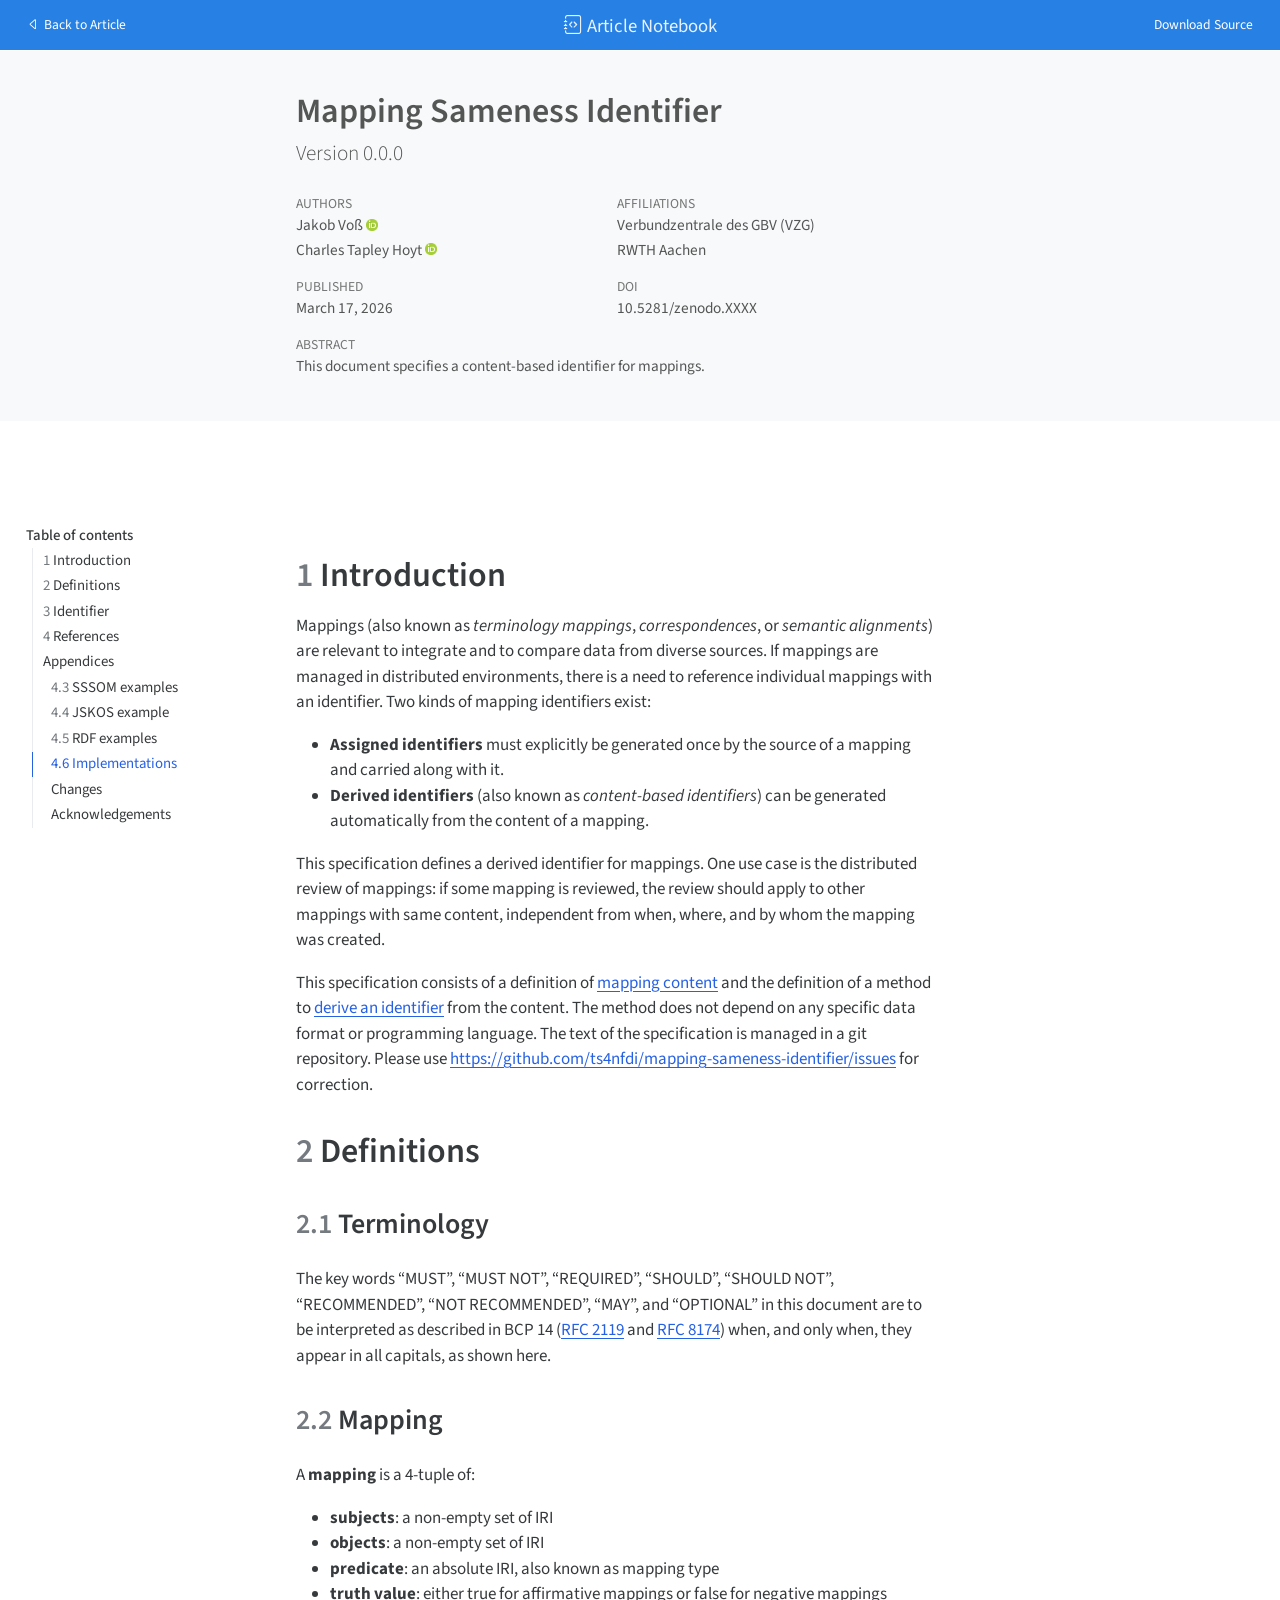
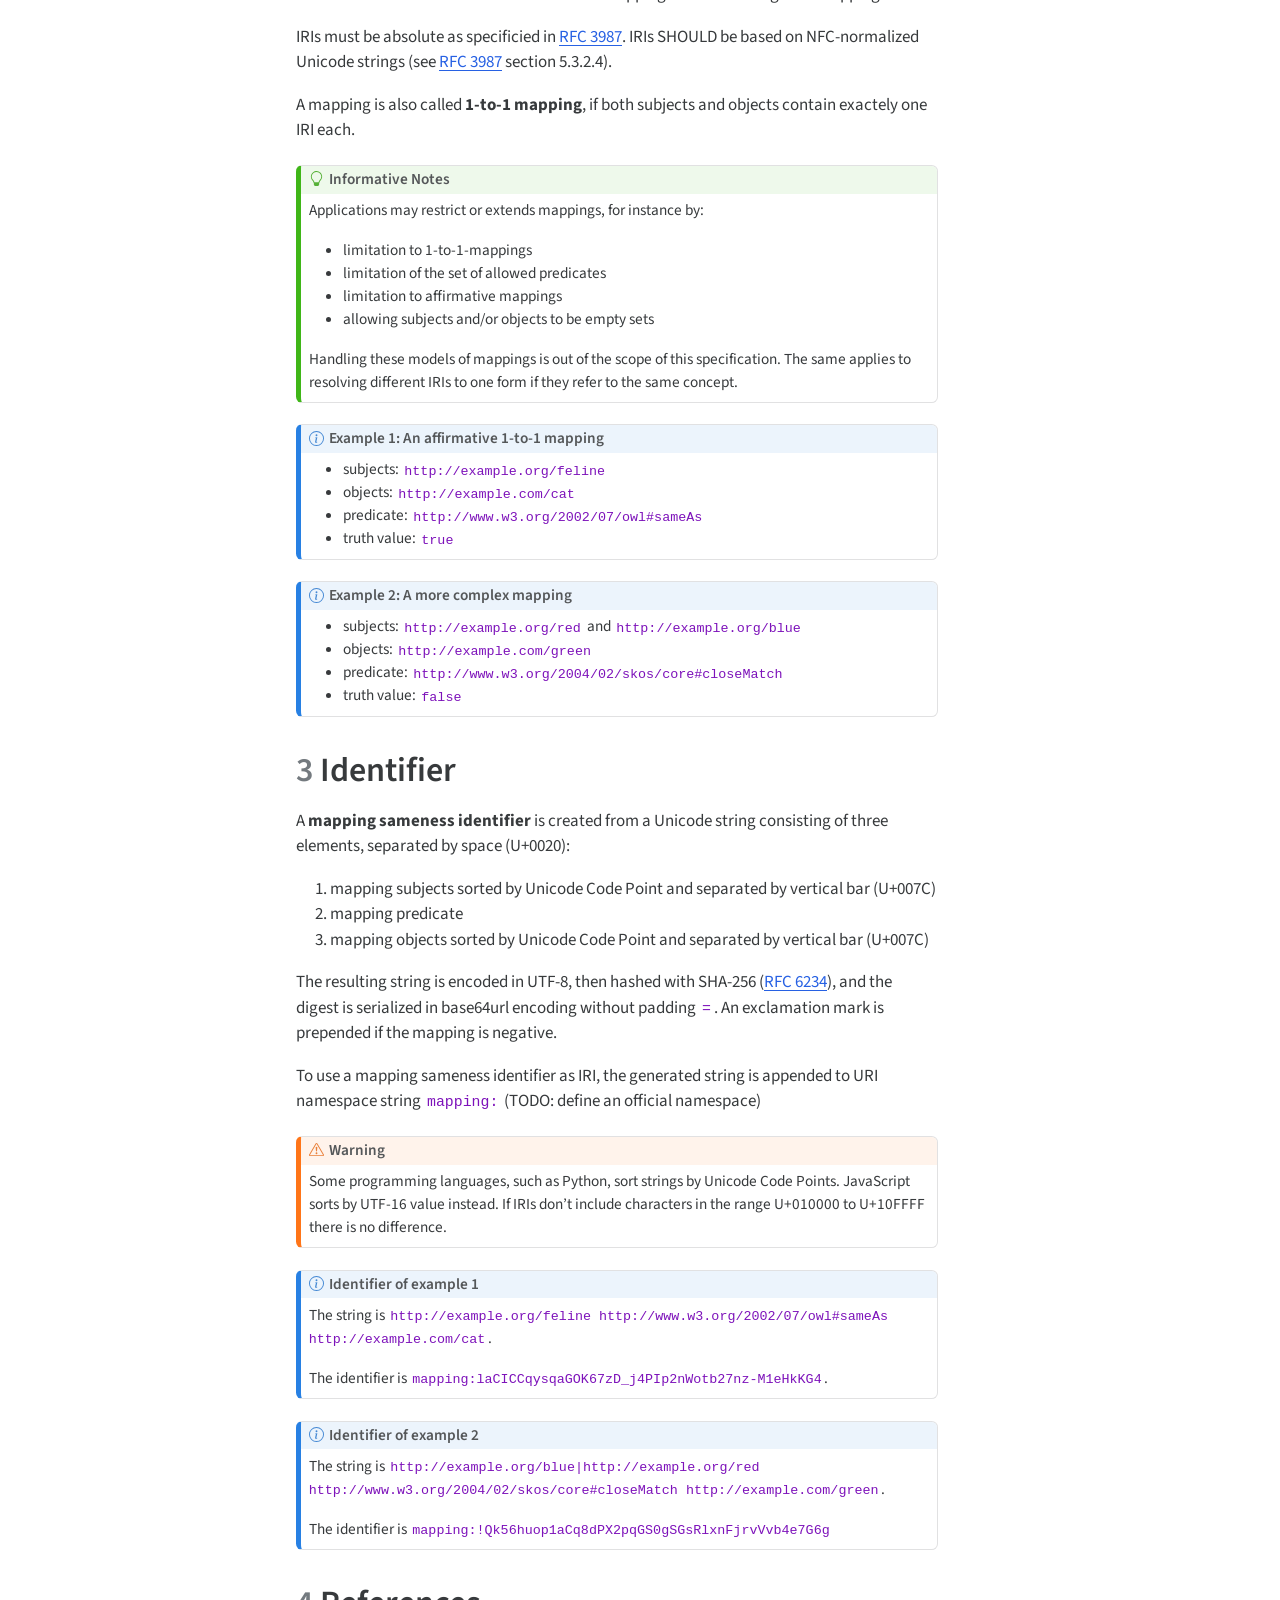
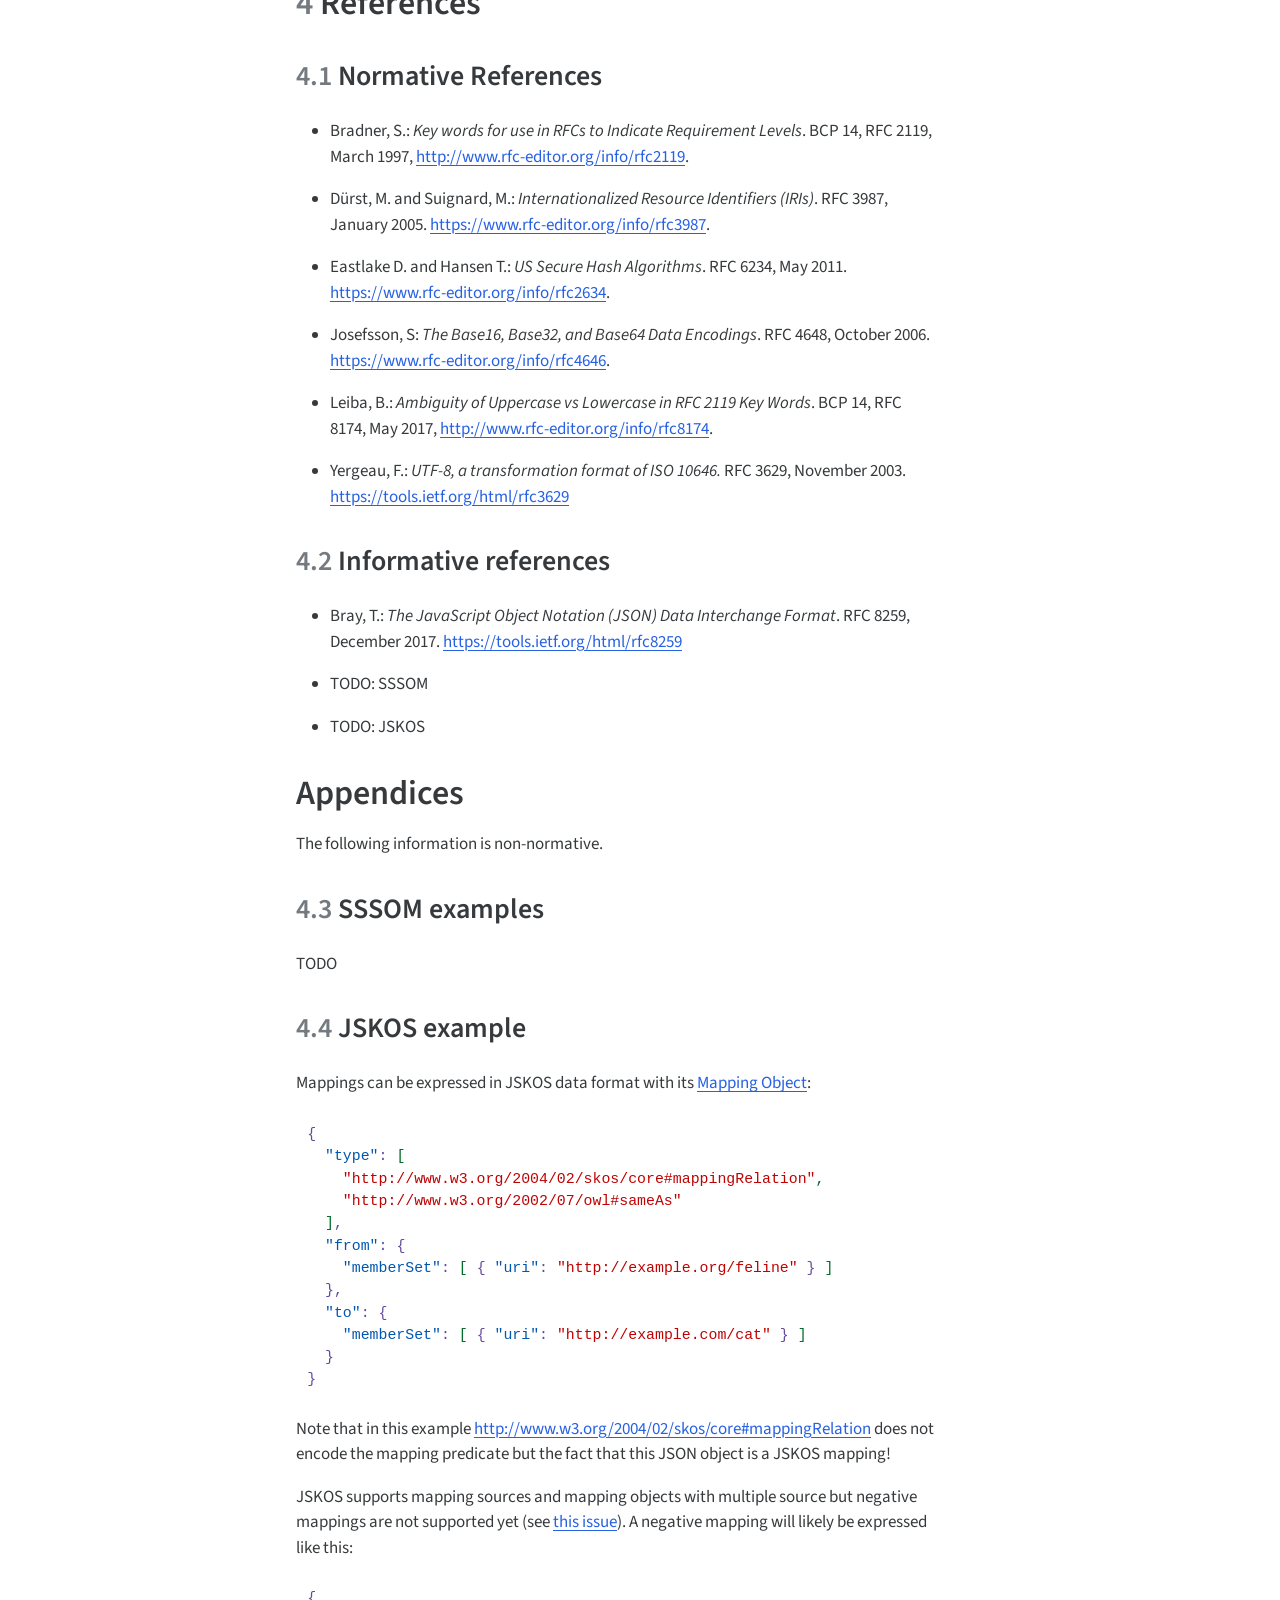
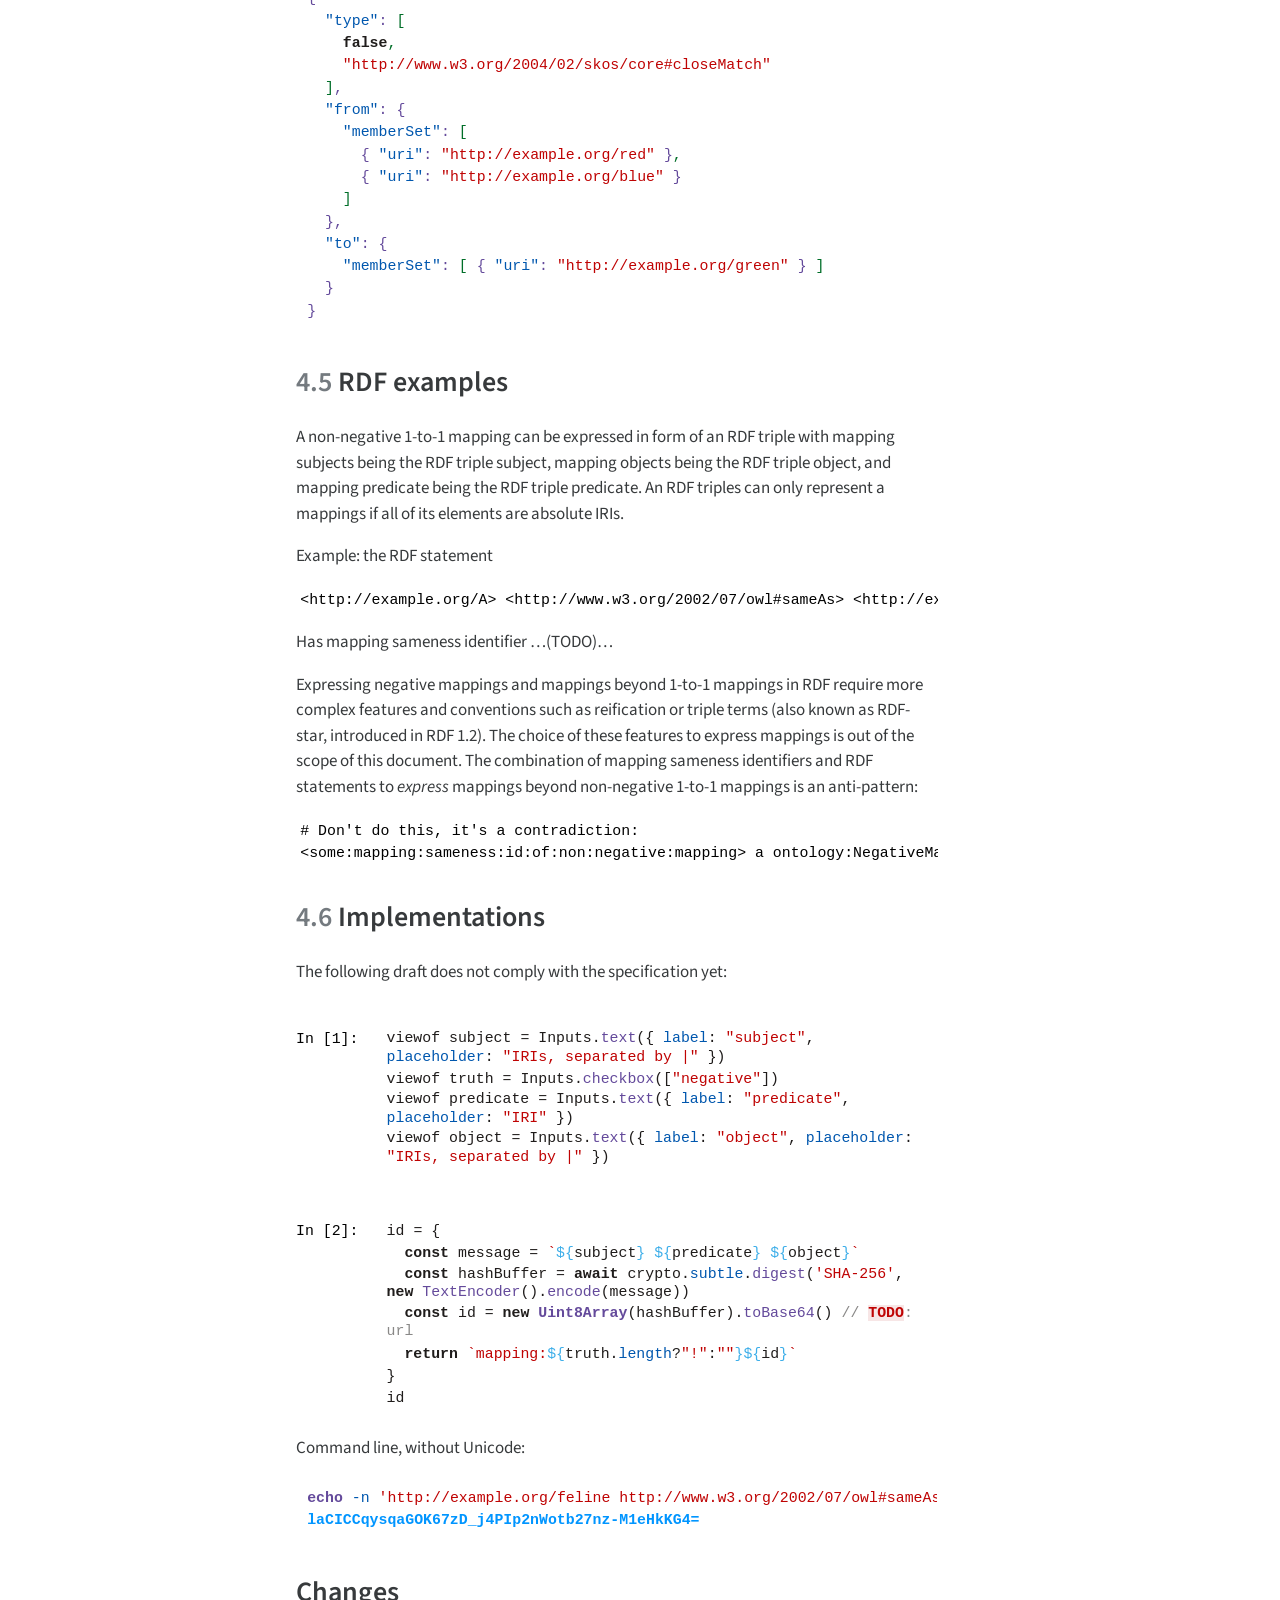
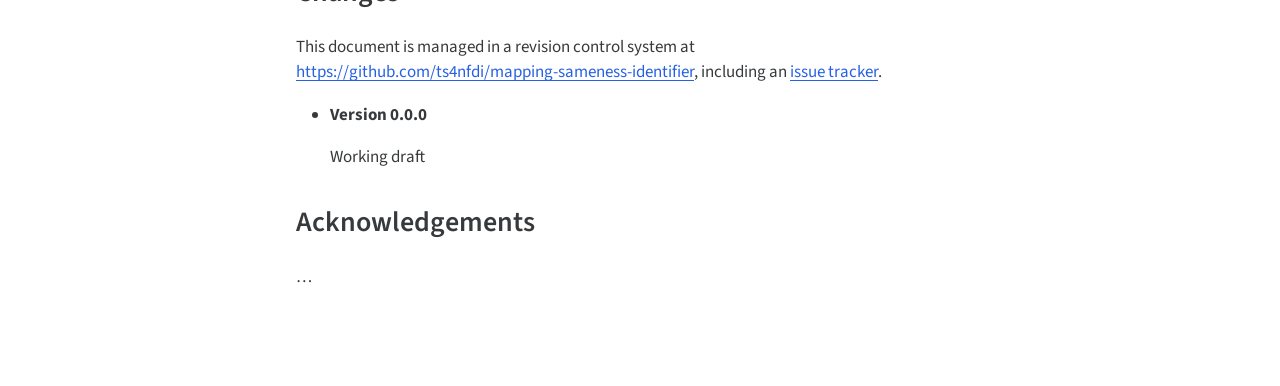
==== docs/index-preview.html @ 73913a70 "Extend specification" ====
<!DOCTYPE html>
<html xmlns="http://www.w3.org/1999/xhtml" lang="en" xml:lang="en"><head>
    <meta charset="utf-8">
    <meta name="generator" content="quarto-1.8.26">

    <meta name="viewport" content="width=device-width, initial-scale=1.0, user-scalable=yes">

    <meta name="dcterms.date" content="2026-03-17">

    <title>Mapping Sameness Identifier</title>
    <style>
      code{white-space: pre-wrap;}
      span.smallcaps{font-variant: small-caps;}
      div.columns{display: flex; gap: min(4vw, 1.5em);}
      div.column{flex: auto; overflow-x: auto;}
      div.hanging-indent{margin-left: 1.5em; text-indent: -1.5em;}
      ul.task-list{list-style: none;}
      ul.task-list li input[type="checkbox"] {
        width: 0.8em;
        margin: 0 0.8em 0.2em -1em; /* quarto-specific, see https://github.com/quarto-dev/quarto-cli/issues/4556 */ 
        vertical-align: middle;
      }
      /* CSS for syntax highlighting */
      html { -webkit-text-size-adjust: 100%; }
      pre > code.sourceCode { white-space: pre; position: relative; }
      pre > code.sourceCode > span { display: inline-block; line-height: 1.25; }
      pre > code.sourceCode > span:empty { height: 1.2em; }
      .sourceCode { overflow: visible; }
      code.sourceCode > span { color: inherit; text-decoration: inherit; }
      div.sourceCode { margin: 1em 0; }
      pre.sourceCode { margin: 0; }
      @media screen {
      div.sourceCode { overflow: auto; }
      }
      @media print {
      pre > code.sourceCode { white-space: pre-wrap; }
      pre > code.sourceCode > span { text-indent: -5em; padding-left: 5em; }
      }
      pre.numberSource code
        { counter-reset: source-line 0; }
      pre.numberSource code > span
        { position: relative; left: -4em; counter-increment: source-line; }
      pre.numberSource code > span > a:first-child::before
        { content: counter(source-line);
          position: relative; left: -1em; text-align: right; vertical-align: baseline;
          border: none; display: inline-block;
          -webkit-touch-callout: none; -webkit-user-select: none;
          -khtml-user-select: none; -moz-user-select: none;
          -ms-user-select: none; user-select: none;
          padding: 0 4px; width: 4em;
        }
      pre.numberSource { margin-left: 3em;  padding-left: 4px; }
      div.sourceCode
        {   }
      @media screen {
      pre > code.sourceCode > span > a:first-child::before { text-decoration: underline; }
      }
    </style>

    <style>
      body.hypothesis-enabled #quarto-embed-header {
        padding-right: 36px;
      }

      #quarto-embed-header {
        height: 3em;
        width: 100%;
        display: flex;
        justify-content: space-between;
        align-items: center;
        border-bottom: solid 1px;
      }

      #quarto-embed-header h6 {
        font-size: 1.1em;
        padding-top: 0.6em;
        margin-left: 1em;
        margin-right: 1em;
        font-weight: 400;
      }

      #quarto-embed-header a.quarto-back-link,
      #quarto-embed-header a.quarto-download-embed {
        font-size: 0.8em;
        margin-top: 1em;
        margin-bottom: 1em;
        margin-left: 1em;
        margin-right: 1em;
      }

      .quarto-back-container {
        padding-left: 0.5em;
        display: flex;
      }

      .headroom {
          will-change: transform;
          transition: transform 200ms linear;
      }

      .headroom--pinned {
          transform: translateY(0%);
      }

      .headroom--unpinned {
          transform: translateY(-100%);
      }      
    </style>

    <script>
    window.document.addEventListener("DOMContentLoaded", function () {

      var header = window.document.querySelector("#quarto-embed-header");
      const titleBannerEl = window.document.querySelector("body > #title-block-header");
      if (titleBannerEl) {
        titleBannerEl.style.paddingTop = header.clientHeight + "px";
      }
      const contentEl = window.document.getElementById('quarto-content');
      for (const child of contentEl.children) {
        child.style.paddingTop = header.clientHeight + "px";
        child.style.marginTop = "1em";
      }

      // Use the article root if the `back` call doesn't work. This isn't perfect
      // but should typically work
      window.quartoBackToArticle = () => {
        var currentUrl = window.location.href;
        window.history.back();
        setTimeout(() => {
            // if location was not changed in 100 ms, then there is no history back
            if(currentUrl === window.location.href){              
                // redirect to site root
                window.location.href = "index.html";
            }
        }, 100);
      }

      const headroom = new window.Headroom(header, {
        tolerance: 5,
        onPin: function () {
        },
        onUnpin: function () {
        },
      });
      headroom.init();
    });
    </script>

    
<script src="site_libs/manuscript-notebook/headroom.min.js"></script>
<script src="site_libs/clipboard/clipboard.min.js"></script>
<script src="site_libs/quarto-html/quarto.js" type="module"></script>
<script src="site_libs/quarto-html/tabsets/tabsets.js" type="module"></script>
<script src="site_libs/quarto-html/axe/axe-check.js" type="module"></script>
<script src="site_libs/quarto-html/popper.min.js"></script>
<script src="site_libs/quarto-html/tippy.umd.min.js"></script>
<script src="site_libs/quarto-html/anchor.min.js"></script>
<link href="site_libs/quarto-html/tippy.css" rel="stylesheet">
<link href="site_libs/quarto-html/quarto-syntax-highlighting-5a65f6d6a6cb2564d1aec56f7fed0acc.css" rel="stylesheet" id="quarto-text-highlighting-styles">
<script src="site_libs/bootstrap/bootstrap.min.js"></script>
<link href="site_libs/bootstrap/bootstrap-icons.css" rel="stylesheet">
<link href="site_libs/bootstrap/bootstrap-1669027bc8193111335a1c5e4244fe4b.min.css" rel="stylesheet" append-hash="true" id="quarto-bootstrap" data-mode="light">
     <script type="module" src="site_libs/quarto-ojs/quarto-ojs-runtime.js"></script>
<link href="site_libs/quarto-ojs/quarto-ojs.css" rel="stylesheet">  
        <link rel="stylesheet" href="style.css">
      <meta name="citation_title" content="Mapping Sameness Identifier">
<meta name="citation_abstract" content="This document specifies a content-based identifier for mappings.
">
<meta name="citation_author" content="Jakob Voß">
<meta name="citation_author" content="Charles Tapley Hoyt">
<meta name="citation_publication_date" content="2026-03-17">
<meta name="citation_cover_date" content="2026-03-17">
<meta name="citation_year" content="2026">
<meta name="citation_online_date" content="2026-03-17">
<meta name="citation_doi" content="10.5281/zenodo.XXXX">
<meta name="citation_language" content="en">
</head>

  <body class="quarto-notebook quarto-light">
    <div id="quarto-embed-header" class="headroom fixed-top bg-primary">
      
      <a onclick="window.quartoBackToArticle(); return false;" class="btn btn-primary quarto-back-link" href=""><i class="bi bi-caret-left"></i> Back to Article</a>
      <h6><i class="bi bi-journal-code"></i> Article Notebook</h6>

            <a href="./index.qmd" class="btn btn-primary quarto-download-embed" download="index.qmd">Download Source</a>
          </div>

     <header id="title-block-header" class="quarto-title-block default toc-left page-columns page-full">
  <div class="quarto-title-banner page-columns page-full">
    <div class="quarto-title column-body">
      <h1 class="title">Mapping Sameness Identifier</h1>
            <p class="subtitle lead">Version 0.0.0</p>
          </div>

    
    <div class="quarto-title-meta-container">
      <div class="quarto-title-meta-column-start">
            <div class="quarto-title-meta-author">
          <div class="quarto-title-meta-heading">Authors</div>
          <div class="quarto-title-meta-heading">Affiliations</div>
          
                <div class="quarto-title-meta-contents">
            <p class="author">Jakob Voß <a href="https://orcid.org/0000-0002-7613-4123" class="quarto-title-author-orcid"> <img src="[data-uri]"></a></p>
          </div>
                <div class="quarto-title-meta-contents">
                    <p class="affiliation">
                        Verbundzentrale des GBV (VZG)
                      </p>
                  </div>
                      <div class="quarto-title-meta-contents">
            <p class="author">Charles Tapley Hoyt <a href="https://orcid.org/0000-0003-4423-4370" class="quarto-title-author-orcid"> <img src="[data-uri]"></a></p>
          </div>
                <div class="quarto-title-meta-contents">
                    <p class="affiliation">
                        RWTH Aachen
                      </p>
                  </div>
                    </div>
        
        <div class="quarto-title-meta">

                      
                <div>
            <div class="quarto-title-meta-heading">Published</div>
            <div class="quarto-title-meta-contents">
              <p class="date">March 17, 2026</p>
            </div>
          </div>
          
                
                <div>
            <div class="quarto-title-meta-heading">Doi</div>
            <div class="quarto-title-meta-contents">
              <p class="doi">
                <a href="https://doi.org/10.5281/zenodo.XXXX">10.5281/zenodo.XXXX</a>
              </p>
            </div>
          </div>
              </div>
      </div>
      <div class="quarto-title-meta-column-end quarto-other-formats-target">
      </div>
    </div>

    <div>
      <div class="abstract">
        <div class="block-title">Abstract</div>
        <p>This document specifies a content-based identifier for mappings.</p>
      </div>
    </div>


    <div class="quarto-other-links-text-target">
    </div>  </div>
</header><div id="quarto-content" class="page-columns page-rows-contents page-layout-article toc-left">
<div id="quarto-sidebar-toc-left" class="sidebar toc-left">
  <nav id="TOC" role="doc-toc" class="toc-active">
    <h2 id="toc-title">Table of contents</h2>
   
  <ul>
  <li><a href="#introduction" id="toc-introduction" class="nav-link active" data-scroll-target="#introduction"><span class="header-section-number">1</span> Introduction</a></li>
  <li><a href="#definitions" id="toc-definitions" class="nav-link" data-scroll-target="#definitions"><span class="header-section-number">2</span> Definitions</a>
  <ul class="collapse">
  <li><a href="#terminology" id="toc-terminology" class="nav-link" data-scroll-target="#terminology"><span class="header-section-number">2.1</span> Terminology</a></li>
  <li><a href="#mapping" id="toc-mapping" class="nav-link" data-scroll-target="#mapping"><span class="header-section-number">2.2</span> Mapping</a></li>
  </ul></li>
  <li><a href="#identifier" id="toc-identifier" class="nav-link" data-scroll-target="#identifier"><span class="header-section-number">3</span> Identifier</a></li>
  <li><a href="#references" id="toc-references" class="nav-link" data-scroll-target="#references"><span class="header-section-number">4</span> References</a>
  <ul class="collapse">
  <li><a href="#normative-references" id="toc-normative-references" class="nav-link" data-scroll-target="#normative-references"><span class="header-section-number">4.1</span> Normative References</a></li>
  <li><a href="#informative-references" id="toc-informative-references" class="nav-link" data-scroll-target="#informative-references"><span class="header-section-number">4.2</span> Informative references</a></li>
  </ul></li>
  <li><a href="#appendices" id="toc-appendices" class="nav-link" data-scroll-target="#appendices">Appendices</a>
  <ul class="collapse">
  <li><a href="#sssom-examples" id="toc-sssom-examples" class="nav-link" data-scroll-target="#sssom-examples"><span class="header-section-number">4.3</span> SSSOM examples</a></li>
  <li><a href="#jskos-example" id="toc-jskos-example" class="nav-link" data-scroll-target="#jskos-example"><span class="header-section-number">4.4</span> JSKOS example</a></li>
  <li><a href="#rdf-examples" id="toc-rdf-examples" class="nav-link" data-scroll-target="#rdf-examples"><span class="header-section-number">4.5</span> RDF examples</a></li>
  <li><a href="#implementations" id="toc-implementations" class="nav-link" data-scroll-target="#implementations"><span class="header-section-number">4.6</span> Implementations</a></li>
  <li><a href="#changes" id="toc-changes" class="nav-link" data-scroll-target="#changes">Changes</a></li>
  <li><a href="#acknowledgements" id="toc-acknowledgements" class="nav-link" data-scroll-target="#acknowledgements">Acknowledgements</a></li>
  </ul></li>
  </ul>
</nav>
</div>
<div id="quarto-margin-sidebar" class="sidebar margin-sidebar zindex-bottom">
</div>
<main class="content quarto-banner-title-block" id="quarto-document-content">      

       <section id="introduction" class="level1" data-number="1">
<h1 data-number="1"><span class="header-section-number">1</span> Introduction</h1>
<p>Mappings (also known as <em>terminology mappings</em>, <em>correspondences</em>, or <em>semantic alignments</em>) are relevant to integrate and to compare data from diverse sources. If mappings are managed in distributed environments, there is a need to reference individual mappings with an identifier. Two kinds of mapping identifiers exist:</p>
<ul>
<li><strong>Assigned identifiers</strong> must explicitly be generated once by the source of a mapping and carried along with it.</li>
<li><strong>Derived identifiers</strong> (also known as <em>content-based identifiers</em>) can be generated automatically from the content of a mapping.</li>
</ul>
<p>This specification defines a derived identifier for mappings. One use case is the distributed review of mappings: if some mapping is reviewed, the review should apply to other mappings with same content, independent from when, where, and by whom the mapping was created.</p>
<p>This specification consists of a definition of <a href="#mappings">mapping content</a> and the definition of a method to <a href="#identifier">derive an identifier</a> from the content. The method does not depend on any specific data format or programming language. The text of the specification is managed in a git repository. Please use <a href="https://github.com/ts4nfdi/mapping-sameness-identifier/issues" class="uri">https://github.com/ts4nfdi/mapping-sameness-identifier/issues</a> for correction.</p>
</section>
<section id="definitions" class="level1" data-number="2">
<h1 data-number="2"><span class="header-section-number">2</span> Definitions</h1>
<section id="terminology" class="level2" data-number="2.1">
<h2 data-number="2.1" class="anchored" data-anchor-id="terminology"><span class="header-section-number">2.1</span> Terminology</h2>
<p>The key words “MUST”, “MUST NOT”, “REQUIRED”, “SHOULD”, “SHOULD NOT”, “RECOMMENDED”, “NOT RECOMMENDED”, “MAY”, and “OPTIONAL” in this document are to be interpreted as described in BCP 14 (<a href="https://tools.ietf.org/html/rfc2119">RFC 2119</a> and <a href="https://tools.ietf.org/html/rfc8174">RFC 8174</a>) when, and only when, they appear in all capitals, as shown here.</p>
</section>
<section id="mapping" class="level2" data-number="2.2">
<h2 data-number="2.2" class="anchored" data-anchor-id="mapping"><span class="header-section-number">2.2</span> Mapping</h2>
<p>A <strong>mapping</strong> is a 4-tuple of:</p>
<ul>
<li><strong>subjects</strong>: a non-empty set of IRI</li>
<li><strong>objects</strong>: a non-empty set of IRI</li>
<li><strong>predicate</strong>: an absolute IRI, also known as mapping type</li>
<li><strong>truth value</strong>: either true for affirmative mappings or false for negative mappings</li>
</ul>
<p>IRIs must be absolute as specificied in <a href="https://tools.ietf.org/html/rfc3987">RFC 3987</a>. IRIs SHOULD be based on NFC-normalized Unicode strings (see <a href="https://tools.ietf.org/html/rfc3987">RFC 3987</a> section 5.3.2.4).</p>
<p>A mapping is also called <strong>1-to-1 mapping</strong>, if both subjects and objects contain exactely one IRI each.</p>
<div class="callout callout-style-default callout-tip callout-titled" title="Informative Notes">
<div class="callout-header d-flex align-content-center">
<div class="callout-icon-container">
<i class="callout-icon"></i>
</div>
<div class="callout-title-container flex-fill">
<span class="screen-reader-only">Tip</span>Informative Notes
</div>
</div>
<div class="callout-body-container callout-body">
<p>Applications may restrict or extends mappings, for instance by:</p>
<ul>
<li>limitation to 1-to-1-mappings</li>
<li>limitation of the set of allowed predicates</li>
<li>limitation to affirmative mappings</li>
<li>allowing subjects and/or objects to be empty sets</li>
</ul>
<p>Handling these models of mappings is out of the scope of this specification. The same applies to resolving different IRIs to one form if they refer to the same concept.</p>
</div>
</div>
<div class="callout callout-style-default callout-note callout-titled" title="Example 1: An affirmative 1-to-1 mapping">
<div class="callout-header d-flex align-content-center">
<div class="callout-icon-container">
<i class="callout-icon"></i>
</div>
<div class="callout-title-container flex-fill">
<span class="screen-reader-only">Note</span>Example 1: An affirmative 1-to-1 mapping
</div>
</div>
<div class="callout-body-container callout-body">
<ul>
<li>subjects: <code>http://example.org/feline</code></li>
<li>objects: <code>http://example.com/cat</code></li>
<li>predicate: <code>http://www.w3.org/2002/07/owl#sameAs</code></li>
<li>truth value: <code>true</code></li>
</ul>
</div>
</div>
<div class="callout callout-style-default callout-note callout-titled" title="Example 2: A more complex mapping">
<div class="callout-header d-flex align-content-center">
<div class="callout-icon-container">
<i class="callout-icon"></i>
</div>
<div class="callout-title-container flex-fill">
<span class="screen-reader-only">Note</span>Example 2: A more complex mapping
</div>
</div>
<div class="callout-body-container callout-body">
<ul>
<li>subjects: <code>http://example.org/red</code> and <code>http://example.org/blue</code></li>
<li>objects: <code>http://example.com/green</code></li>
<li>predicate: <code>http://www.w3.org/2004/02/skos/core#closeMatch</code></li>
<li>truth value: <code>false</code></li>
</ul>
</div>
</div>
</section>
</section>
<section id="identifier" class="level1" data-number="3">
<h1 data-number="3"><span class="header-section-number">3</span> Identifier</h1>
<p>A <strong>mapping sameness identifier</strong> is created from a Unicode string consisting of three elements, separated by space (U+0020):</p>
<ol type="1">
<li>mapping subjects sorted by Unicode Code Point and separated by vertical bar (U+007C)</li>
<li>mapping predicate</li>
<li>mapping objects sorted by Unicode Code Point and separated by vertical bar (U+007C)</li>
</ol>
<p>The resulting string is encoded in UTF-8, then hashed with SHA-256 (<a href="https://tools.ietf.org/html/rfc6234">RFC 6234</a>), and the digest is serialized in base64url encoding without padding <code>=</code>. An exclamation mark is prepended if the mapping is negative.</p>
<p>To use a mapping sameness identifier as IRI, the generated string is appended to URI namespace string <code>mapping:</code> (TODO: define an official namespace)</p>
<div class="callout callout-style-default callout-warning callout-titled">
<div class="callout-header d-flex align-content-center">
<div class="callout-icon-container">
<i class="callout-icon"></i>
</div>
<div class="callout-title-container flex-fill">
Warning
</div>
</div>
<div class="callout-body-container callout-body">
<p>Some programming languages, such as Python, sort strings by Unicode Code Points. JavaScript sorts by UTF-16 value instead. If IRIs don’t include characters in the range U+010000 to U+10FFFF there is no difference.</p>
</div>
</div>
<div class="callout callout-style-default callout-note callout-titled" title="Identifier of example 1">
<div class="callout-header d-flex align-content-center">
<div class="callout-icon-container">
<i class="callout-icon"></i>
</div>
<div class="callout-title-container flex-fill">
<span class="screen-reader-only">Note</span>Identifier of example 1
</div>
</div>
<div class="callout-body-container callout-body">
<p>The string is <code>http://example.org/feline http://www.w3.org/2002/07/owl#sameAs http://example.com/cat</code>.</p>
<p>The identifier is <code>mapping:laCICCqysqaGOK67zD_j4PIp2nWotb27nz-M1eHkKG4</code>.</p>
</div>
</div>
<div class="callout callout-style-default callout-note callout-titled" title="Identifier of example 2">
<div class="callout-header d-flex align-content-center">
<div class="callout-icon-container">
<i class="callout-icon"></i>
</div>
<div class="callout-title-container flex-fill">
<span class="screen-reader-only">Note</span>Identifier of example 2
</div>
</div>
<div class="callout-body-container callout-body">
<p>The string is <code>http://example.org/blue|http://example.org/red http://www.w3.org/2004/02/skos/core#closeMatch http://example.com/green</code>.</p>
<p>The identifier is <code>mapping:!Qk56huop1aCq8dPX2pqGS0gSGsRlxnFjrvVvb4e7G6g</code></p>
</div>
</div>
</section>
<section id="references" class="level1" data-number="4">
<h1 data-number="4"><span class="header-section-number">4</span> References</h1>
<section id="normative-references" class="level2" data-number="4.1">
<h2 data-number="4.1" class="anchored" data-anchor-id="normative-references"><span class="header-section-number">4.1</span> Normative References</h2>
<ul>
<li><p>Bradner, S.: <em>Key words for use in RFCs to Indicate Requirement Levels</em>. BCP 14, RFC 2119, March 1997, <a href="http://www.rfc-editor.org/info/rfc2119" class="uri">http://www.rfc-editor.org/info/rfc2119</a>.</p></li>
<li><p>Dürst, M. and Suignard, M.: <em>Internationalized Resource Identifiers (IRIs)</em>. RFC 3987, January 2005. <a href="https://www.rfc-editor.org/info/rfc3987" class="uri">https://www.rfc-editor.org/info/rfc3987</a>.</p></li>
<li><p>Eastlake D. and Hansen T.: <em>US Secure Hash Algorithms</em>. RFC 6234, May 2011. <a href="https://www.rfc-editor.org/info/rfc2634" class="uri">https://www.rfc-editor.org/info/rfc2634</a>.</p></li>
<li><p>Josefsson, S: <em>The Base16, Base32, and Base64 Data Encodings</em>. RFC 4648, October 2006. <a href="https://www.rfc-editor.org/info/rfc4646" class="uri">https://www.rfc-editor.org/info/rfc4646</a>.</p></li>
<li><p>Leiba, B.: <em>Ambiguity of Uppercase vs Lowercase in RFC 2119 Key Words</em>. BCP 14, RFC 8174, May 2017, <a href="http://www.rfc-editor.org/info/rfc8174" class="uri">http://www.rfc-editor.org/info/rfc8174</a>.</p></li>
<li><p>Yergeau, F.: <em>UTF-8, a transformation format of ISO 10646.</em> RFC 3629, November 2003. <a href="https://tools.ietf.org/html/rfc3629" class="uri">https://tools.ietf.org/html/rfc3629</a></p></li>
</ul>
</section>
<section id="informative-references" class="level2" data-number="4.2">
<h2 data-number="4.2" class="anchored" data-anchor-id="informative-references"><span class="header-section-number">4.2</span> Informative references</h2>
<ul>
<li><p>Bray, T.: <em>The JavaScript Object Notation (JSON) Data Interchange Format</em>. RFC 8259, December 2017. <a href="https://tools.ietf.org/html/rfc8259" class="uri">https://tools.ietf.org/html/rfc8259</a></p></li>
<li><p>TODO: SSSOM</p></li>
<li><p>TODO: JSKOS</p></li>
</ul>
</section>
</section>
<section id="appendices" class="level1 unnumbered">
<h1 class="unnumbered">Appendices</h1>
<p>The following information is non-normative.</p>
<section id="sssom-examples" class="level2" data-number="4.3">
<h2 data-number="4.3" class="anchored" data-anchor-id="sssom-examples"><span class="header-section-number">4.3</span> SSSOM examples</h2>
<p>TODO</p>
</section>
<section id="jskos-example" class="level2" data-number="4.4">
<h2 data-number="4.4" class="anchored" data-anchor-id="jskos-example"><span class="header-section-number">4.4</span> JSKOS example</h2>
<p>Mappings can be expressed in JSKOS data format with its <a href="https://gbv.github.io/jskos/#mapping">Mapping Object</a>:</p>
<div class="code-copy-outer-scaffold"><div class="sourceCode" id="cb1"><pre class="sourceCode json code-with-copy"><code class="sourceCode json"><span id="cb1-1"><a href="#cb1-1" aria-hidden="true" tabindex="-1"></a><span class="fu">{</span></span>
<span id="cb1-2"><a href="#cb1-2" aria-hidden="true" tabindex="-1"></a>  <span class="dt">"type"</span><span class="fu">:</span> <span class="ot">[</span></span>
<span id="cb1-3"><a href="#cb1-3" aria-hidden="true" tabindex="-1"></a>    <span class="st">"http://www.w3.org/2004/02/skos/core#mappingRelation"</span><span class="ot">,</span></span>
<span id="cb1-4"><a href="#cb1-4" aria-hidden="true" tabindex="-1"></a>    <span class="st">"http://www.w3.org/2002/07/owl#sameAs"</span></span>
<span id="cb1-5"><a href="#cb1-5" aria-hidden="true" tabindex="-1"></a>  <span class="ot">]</span><span class="fu">,</span></span>
<span id="cb1-6"><a href="#cb1-6" aria-hidden="true" tabindex="-1"></a>  <span class="dt">"from"</span><span class="fu">:</span> <span class="fu">{</span></span>
<span id="cb1-7"><a href="#cb1-7" aria-hidden="true" tabindex="-1"></a>    <span class="dt">"memberSet"</span><span class="fu">:</span> <span class="ot">[</span> <span class="fu">{</span> <span class="dt">"uri"</span><span class="fu">:</span> <span class="st">"http://example.org/feline"</span> <span class="fu">}</span> <span class="ot">]</span></span>
<span id="cb1-8"><a href="#cb1-8" aria-hidden="true" tabindex="-1"></a>  <span class="fu">},</span></span>
<span id="cb1-9"><a href="#cb1-9" aria-hidden="true" tabindex="-1"></a>  <span class="dt">"to"</span><span class="fu">:</span> <span class="fu">{</span></span>
<span id="cb1-10"><a href="#cb1-10" aria-hidden="true" tabindex="-1"></a>    <span class="dt">"memberSet"</span><span class="fu">:</span> <span class="ot">[</span> <span class="fu">{</span> <span class="dt">"uri"</span><span class="fu">:</span> <span class="st">"http://example.com/cat"</span> <span class="fu">}</span> <span class="ot">]</span></span>
<span id="cb1-11"><a href="#cb1-11" aria-hidden="true" tabindex="-1"></a>  <span class="fu">}</span></span>
<span id="cb1-12"><a href="#cb1-12" aria-hidden="true" tabindex="-1"></a><span class="fu">}</span></span></code></pre></div><button title="Copy to Clipboard" class="code-copy-button"><i class="bi"></i></button></div>
<p>Note that in this example <a href="http://www.w3.org/2004/02/skos/core#mappingRelation" class="uri">http://www.w3.org/2004/02/skos/core#mappingRelation</a> does not encode the mapping predicate but the fact that this JSON object is a JSKOS mapping!</p>
<p>JSKOS supports mapping sources and mapping objects with multiple source but negative mappings are not supported yet (see <a href="https://github.com/gbv/jskos/issues/173">this issue</a>). A negative mapping will likely be expressed like this:</p>
<div class="code-copy-outer-scaffold"><div class="sourceCode" id="cb2"><pre class="sourceCode json code-with-copy"><code class="sourceCode json"><span id="cb2-1"><a href="#cb2-1" aria-hidden="true" tabindex="-1"></a><span class="fu">{</span></span>
<span id="cb2-2"><a href="#cb2-2" aria-hidden="true" tabindex="-1"></a>  <span class="dt">"type"</span><span class="fu">:</span> <span class="ot">[</span></span>
<span id="cb2-3"><a href="#cb2-3" aria-hidden="true" tabindex="-1"></a>    <span class="kw">false</span><span class="ot">,</span></span>
<span id="cb2-4"><a href="#cb2-4" aria-hidden="true" tabindex="-1"></a>    <span class="st">"http://www.w3.org/2004/02/skos/core#closeMatch"</span></span>
<span id="cb2-5"><a href="#cb2-5" aria-hidden="true" tabindex="-1"></a>  <span class="ot">]</span><span class="fu">,</span></span>
<span id="cb2-6"><a href="#cb2-6" aria-hidden="true" tabindex="-1"></a>  <span class="dt">"from"</span><span class="fu">:</span> <span class="fu">{</span></span>
<span id="cb2-7"><a href="#cb2-7" aria-hidden="true" tabindex="-1"></a>    <span class="dt">"memberSet"</span><span class="fu">:</span> <span class="ot">[</span> </span>
<span id="cb2-8"><a href="#cb2-8" aria-hidden="true" tabindex="-1"></a>      <span class="fu">{</span> <span class="dt">"uri"</span><span class="fu">:</span> <span class="st">"http://example.org/red"</span> <span class="fu">}</span><span class="ot">,</span></span>
<span id="cb2-9"><a href="#cb2-9" aria-hidden="true" tabindex="-1"></a>      <span class="fu">{</span> <span class="dt">"uri"</span><span class="fu">:</span> <span class="st">"http://example.org/blue"</span> <span class="fu">}</span></span>
<span id="cb2-10"><a href="#cb2-10" aria-hidden="true" tabindex="-1"></a>    <span class="ot">]</span></span>
<span id="cb2-11"><a href="#cb2-11" aria-hidden="true" tabindex="-1"></a>  <span class="fu">},</span></span>
<span id="cb2-12"><a href="#cb2-12" aria-hidden="true" tabindex="-1"></a>  <span class="dt">"to"</span><span class="fu">:</span> <span class="fu">{</span></span>
<span id="cb2-13"><a href="#cb2-13" aria-hidden="true" tabindex="-1"></a>    <span class="dt">"memberSet"</span><span class="fu">:</span> <span class="ot">[</span> <span class="fu">{</span> <span class="dt">"uri"</span><span class="fu">:</span> <span class="st">"http://example.org/green"</span> <span class="fu">}</span> <span class="ot">]</span></span>
<span id="cb2-14"><a href="#cb2-14" aria-hidden="true" tabindex="-1"></a>  <span class="fu">}</span></span>
<span id="cb2-15"><a href="#cb2-15" aria-hidden="true" tabindex="-1"></a><span class="fu">}</span></span></code></pre></div><button title="Copy to Clipboard" class="code-copy-button"><i class="bi"></i></button></div>
</section>
<section id="rdf-examples" class="level2" data-number="4.5">
<h2 data-number="4.5" class="anchored" data-anchor-id="rdf-examples"><span class="header-section-number">4.5</span> RDF examples</h2>
<p>A non-negative 1-to-1 mapping can be expressed in form of an RDF triple with mapping subjects being the RDF triple subject, mapping objects being the RDF triple object, and mapping predicate being the RDF triple predicate. An RDF triples can only represent a mappings if all of its elements are absolute IRIs.</p>
<p>Example: the RDF statement</p>
<pre class="ttl"><code>&lt;http://example.org/A&gt; &lt;http://www.w3.org/2002/07/owl#sameAs&gt; &lt;http://example.com/B&gt; .</code></pre>
<p>Has mapping sameness identifier …(TODO)…</p>
<p>Expressing negative mappings and mappings beyond 1-to-1 mappings in RDF require more complex features and conventions such as reification or triple terms (also known as RDF-star, introduced in RDF 1.2). The choice of these features to express mappings is out of the scope of this document. The combination of mapping sameness identifiers and RDF statements to <em>express</em> mappings beyond non-negative 1-to-1 mappings is an anti-pattern:</p>
<pre class="ttl"><code># Don't do this, it's a contradiction:
&lt;some:mapping:sameness:id:of:non:negative:mapping&gt; a ontology:NegativeMapping .</code></pre>
</section>
<section id="implementations" class="level2" data-number="4.6">
<h2 data-number="4.6" class="anchored" data-anchor-id="implementations"><span class="header-section-number">4.6</span> Implementations</h2>
<p>The following draft does not comply with the specification yet:</p>
<div class="cell-container"><div class="cell-decorator"><pre>In [1]:</pre></div><div class="cell">
<div class="code-copy-outer-scaffold"><div class="sourceCode cell-code" id="cb5" data-startfrom="217" data-source-offset="-0"><pre class="sourceCode js code-with-copy"><code class="sourceCode javascript" style="counter-reset: source-line 216;"><span id="cb5-217"><a href="#cb5-217" aria-hidden="true" tabindex="-1"></a>viewof subject <span class="op">=</span> Inputs<span class="op">.</span><span class="fu">text</span>({ <span class="dt">label</span><span class="op">:</span> <span class="st">"subject"</span><span class="op">,</span> <span class="dt">placeholder</span><span class="op">:</span> <span class="st">"IRIs, separated by |"</span> })</span>
<span id="cb5-218"><a href="#cb5-218" aria-hidden="true" tabindex="-1"></a>viewof truth <span class="op">=</span> Inputs<span class="op">.</span><span class="fu">checkbox</span>([<span class="st">"negative"</span>])</span>
<span id="cb5-219"><a href="#cb5-219" aria-hidden="true" tabindex="-1"></a>viewof predicate <span class="op">=</span> Inputs<span class="op">.</span><span class="fu">text</span>({ <span class="dt">label</span><span class="op">:</span> <span class="st">"predicate"</span><span class="op">,</span> <span class="dt">placeholder</span><span class="op">:</span> <span class="st">"IRI"</span> })</span>
<span id="cb5-220"><a href="#cb5-220" aria-hidden="true" tabindex="-1"></a>viewof object <span class="op">=</span> Inputs<span class="op">.</span><span class="fu">text</span>({ <span class="dt">label</span><span class="op">:</span> <span class="st">"object"</span><span class="op">,</span> <span class="dt">placeholder</span><span class="op">:</span> <span class="st">"IRIs, separated by |"</span> })</span></code></pre></div><button title="Copy to Clipboard" class="code-copy-button"><i class="bi"></i></button></div>
<div class="cell-output cell-output-display">
<div>
<div id="ojs-cell-1-1" data-nodetype="declaration">

</div>
</div>
</div>
<div class="cell-output cell-output-display">
<div>
<div id="ojs-cell-1-2" data-nodetype="declaration">

</div>
</div>
</div>
<div class="cell-output cell-output-display">
<div>
<div id="ojs-cell-1-3" data-nodetype="declaration">

</div>
</div>
</div>
<div class="cell-output cell-output-display">
<div>
<div id="ojs-cell-1-4" data-nodetype="declaration">

</div>
</div>
</div>
</div></div>
<div class="cell-container"><div class="cell-decorator"><pre>In [2]:</pre></div><div class="cell">
<div class="code-copy-outer-scaffold"><div class="sourceCode cell-code" id="cb6" data-startfrom="224" data-source-offset="-0"><pre class="sourceCode js code-with-copy"><code class="sourceCode javascript" style="counter-reset: source-line 223;"><span id="cb6-224"><a href="#cb6-224" aria-hidden="true" tabindex="-1"></a>id <span class="op">=</span> {</span>
<span id="cb6-225"><a href="#cb6-225" aria-hidden="true" tabindex="-1"></a>  <span class="kw">const</span> message <span class="op">=</span> <span class="vs">`</span><span class="sc">${</span>subject<span class="sc">}</span><span class="vs"> </span><span class="sc">${</span>predicate<span class="sc">}</span><span class="vs"> </span><span class="sc">${</span>object<span class="sc">}</span><span class="vs">`</span></span>
<span id="cb6-226"><a href="#cb6-226" aria-hidden="true" tabindex="-1"></a>  <span class="kw">const</span> hashBuffer <span class="op">=</span> <span class="cf">await</span> crypto<span class="op">.</span><span class="at">subtle</span><span class="op">.</span><span class="fu">digest</span>(<span class="st">'SHA-256'</span><span class="op">,</span> <span class="kw">new</span> <span class="fu">TextEncoder</span>()<span class="op">.</span><span class="fu">encode</span>(message))</span>
<span id="cb6-227"><a href="#cb6-227" aria-hidden="true" tabindex="-1"></a>  <span class="kw">const</span> id <span class="op">=</span> <span class="kw">new</span> <span class="bu">Uint8Array</span>(hashBuffer)<span class="op">.</span><span class="fu">toBase64</span>() <span class="co">// </span><span class="al">TODO</span><span class="co">: url</span></span>
<span id="cb6-228"><a href="#cb6-228" aria-hidden="true" tabindex="-1"></a>  <span class="cf">return</span> <span class="vs">`mapping:</span><span class="sc">${</span>truth<span class="op">.</span><span class="at">length</span><span class="op">?</span><span class="st">"!"</span><span class="op">:</span><span class="st">""</span><span class="sc">}${</span>id<span class="sc">}</span><span class="vs">`</span></span>
<span id="cb6-229"><a href="#cb6-229" aria-hidden="true" tabindex="-1"></a>}</span>
<span id="cb6-230"><a href="#cb6-230" aria-hidden="true" tabindex="-1"></a>id</span></code></pre></div><button title="Copy to Clipboard" class="code-copy-button"><i class="bi"></i></button></div>
<div class="cell-output cell-output-display">
<div>
<div id="ojs-cell-2-1" data-nodetype="declaration">

</div>
</div>
</div>
<div class="cell-output cell-output-display">
<div>
<div id="ojs-cell-2-2" data-nodetype="expression">

</div>
</div>
</div>
</div></div>
<p>Command line, without Unicode:</p>
<div class="code-copy-outer-scaffold"><div class="sourceCode" id="cb7"><pre class="sourceCode sh code-with-copy"><code class="sourceCode bash"><span id="cb7-1"><a href="#cb7-1" aria-hidden="true" tabindex="-1"></a><span class="bu">echo</span> <span class="at">-n</span> <span class="st">'http://example.org/feline http://www.w3.org/2002/07/owl#sameAs http://example.com/cat'</span> <span class="kw">|</span> <span class="fu">sha256sum</span> <span class="kw">|</span> <span class="fu">cut</span> <span class="at">-f1</span> <span class="at">-d\ </span> <span class="kw">|</span> <span class="ex">xxd</span> <span class="at">-r</span> <span class="at">-p</span> <span class="kw">|</span> <span class="ex">basenc</span> <span class="at">--base64url</span></span>
<span id="cb7-2"><a href="#cb7-2" aria-hidden="true" tabindex="-1"></a><span class="ex">laCICCqysqaGOK67zD_j4PIp2nWotb27nz-M1eHkKG4=</span></span></code></pre></div><button title="Copy to Clipboard" class="code-copy-button"><i class="bi"></i></button></div>
</section>
<section id="changes" class="level2 unnumbered">
<h2 class="unnumbered anchored" data-anchor-id="changes">Changes</h2>
<p>This document is managed in a revision control system at <a href="https://github.com/ts4nfdi/mapping-sameness-identifier" class="uri">https://github.com/ts4nfdi/mapping-sameness-identifier</a>, including an <a href="https://github.com/ts4nfdi/mapping-sameness-identifier/issues">issue tracker</a>.</p>
<ul>
<li><p><strong>Version 0.0.0</strong></p>
<p>Working draft</p></li>
</ul>
</section>
<section id="acknowledgements" class="level2 unnumbered">
<h2 class="unnumbered anchored" data-anchor-id="acknowledgements">Acknowledgements</h2>
<p>…</p>
</section>
</section>
     </main>
<!-- /main column -->  <script type="ojs-module-contents">
[base64]
</script>
<script type="module">
if (window.location.protocol === "file:") { alert("The OJS runtime does not work with file:// URLs. Please use a web server to view this document."); }
window._ojs.paths.runtimeToDoc = "../..";
window._ojs.paths.runtimeToRoot = "../..";
window._ojs.paths.docToRoot = "";
window._ojs.selfContained = false;
window._ojs.runtime.interpretFromScriptTags();
</script>  <script id="quarto-html-after-body" type="application/javascript">
  window.document.addEventListener("DOMContentLoaded", function (event) {
    const icon = "";
    const anchorJS = new window.AnchorJS();
    anchorJS.options = {
      placement: 'right',
      icon: icon
    };
    anchorJS.add('.anchored');
    const isCodeAnnotation = (el) => {
      for (const clz of el.classList) {
        if (clz.startsWith('code-annotation-')) {                     
          return true;
        }
      }
      return false;
    }
    const onCopySuccess = function(e) {
      // button target
      const button = e.trigger;
      // don't keep focus
      button.blur();
      // flash "checked"
      button.classList.add('code-copy-button-checked');
      var currentTitle = button.getAttribute("title");
      button.setAttribute("title", "Copied!");
      let tooltip;
      if (window.bootstrap) {
        button.setAttribute("data-bs-toggle", "tooltip");
        button.setAttribute("data-bs-placement", "left");
        button.setAttribute("data-bs-title", "Copied!");
        tooltip = new bootstrap.Tooltip(button, 
          { trigger: "manual", 
            customClass: "code-copy-button-tooltip",
            offset: [0, -8]});
        tooltip.show();    
      }
      setTimeout(function() {
        if (tooltip) {
          tooltip.hide();
          button.removeAttribute("data-bs-title");
          button.removeAttribute("data-bs-toggle");
          button.removeAttribute("data-bs-placement");
        }
        button.setAttribute("title", currentTitle);
        button.classList.remove('code-copy-button-checked');
      }, 1000);
      // clear code selection
      e.clearSelection();
    }
    const getTextToCopy = function(trigger) {
      const outerScaffold = trigger.parentElement.cloneNode(true);
      const codeEl = outerScaffold.querySelector('code');
      for (const childEl of codeEl.children) {
        if (isCodeAnnotation(childEl)) {
          childEl.remove();
        }
      }
      return codeEl.innerText;
    }
    const clipboard = new window.ClipboardJS('.code-copy-button:not([data-in-quarto-modal])', {
      text: getTextToCopy
    });
    clipboard.on('success', onCopySuccess);
    if (window.document.getElementById('quarto-embedded-source-code-modal')) {
      const clipboardModal = new window.ClipboardJS('.code-copy-button[data-in-quarto-modal]', {
        text: getTextToCopy,
        container: window.document.getElementById('quarto-embedded-source-code-modal')
      });
      clipboardModal.on('success', onCopySuccess);
    }
      var localhostRegex = new RegExp(/^(?:http|https):\/\/localhost\:?[0-9]*\//);
      var mailtoRegex = new RegExp(/^mailto:/);
        var filterRegex = new RegExp('/' + window.location.host + '/');
      var isInternal = (href) => {
          return filterRegex.test(href) || localhostRegex.test(href) || mailtoRegex.test(href);
      }
      // Inspect non-navigation links and adorn them if external
     var links = window.document.querySelectorAll('a[href]:not(.nav-link):not(.navbar-brand):not(.toc-action):not(.sidebar-link):not(.sidebar-item-toggle):not(.pagination-link):not(.no-external):not([aria-hidden]):not(.dropdown-item):not(.quarto-navigation-tool):not(.about-link)');
      for (var i=0; i<links.length; i++) {
        const link = links[i];
        if (!isInternal(link.href)) {
          // undo the damage that might have been done by quarto-nav.js in the case of
          // links that we want to consider external
          if (link.dataset.originalHref !== undefined) {
            link.href = link.dataset.originalHref;
          }
        }
      }
    function tippyHover(el, contentFn, onTriggerFn, onUntriggerFn) {
      const config = {
        allowHTML: true,
        maxWidth: 500,
        delay: 100,
        arrow: false,
        appendTo: function(el) {
            return el.parentElement;
        },
        interactive: true,
        interactiveBorder: 10,
        theme: 'quarto',
        placement: 'bottom-start',
      };
      if (contentFn) {
        config.content = contentFn;
      }
      if (onTriggerFn) {
        config.onTrigger = onTriggerFn;
      }
      if (onUntriggerFn) {
        config.onUntrigger = onUntriggerFn;
      }
      window.tippy(el, config); 
    }
    const noterefs = window.document.querySelectorAll('a[role="doc-noteref"]');
    for (var i=0; i<noterefs.length; i++) {
      const ref = noterefs[i];
      tippyHover(ref, function() {
        // use id or data attribute instead here
        let href = ref.getAttribute('data-footnote-href') || ref.getAttribute('href');
        try { href = new URL(href).hash; } catch {}
        const id = href.replace(/^#\/?/, "");
        const note = window.document.getElementById(id);
        if (note) {
          return note.innerHTML;
        } else {
          return "";
        }
      });
    }
    const xrefs = window.document.querySelectorAll('a.quarto-xref');
    const processXRef = (id, note) => {
      // Strip column container classes
      const stripColumnClz = (el) => {
        el.classList.remove("page-full", "page-columns");
        if (el.children) {
          for (const child of el.children) {
            stripColumnClz(child);
          }
        }
      }
      stripColumnClz(note)
      if (id === null || id.startsWith('sec-')) {
        // Special case sections, only their first couple elements
        const container = document.createElement("div");
        if (note.children && note.children.length > 2) {
          container.appendChild(note.children[0].cloneNode(true));
          for (let i = 1; i < note.children.length; i++) {
            const child = note.children[i];
            if (child.tagName === "P" && child.innerText === "") {
              continue;
            } else {
              container.appendChild(child.cloneNode(true));
              break;
            }
          }
          if (window.Quarto?.typesetMath) {
            window.Quarto.typesetMath(container);
          }
          return container.innerHTML
        } else {
          if (window.Quarto?.typesetMath) {
            window.Quarto.typesetMath(note);
          }
          return note.innerHTML;
        }
      } else {
        // Remove any anchor links if they are present
        const anchorLink = note.querySelector('a.anchorjs-link');
        if (anchorLink) {
          anchorLink.remove();
        }
        if (window.Quarto?.typesetMath) {
          window.Quarto.typesetMath(note);
        }
        if (note.classList.contains("callout")) {
          return note.outerHTML;
        } else {
          return note.innerHTML;
        }
      }
    }
    for (var i=0; i<xrefs.length; i++) {
      const xref = xrefs[i];
      tippyHover(xref, undefined, function(instance) {
        instance.disable();
        let url = xref.getAttribute('href');
        let hash = undefined; 
        if (url.startsWith('#')) {
          hash = url;
        } else {
          try { hash = new URL(url).hash; } catch {}
        }
        if (hash) {
          const id = hash.replace(/^#\/?/, "");
          const note = window.document.getElementById(id);
          if (note !== null) {
            try {
              const html = processXRef(id, note.cloneNode(true));
              instance.setContent(html);
            } finally {
              instance.enable();
              instance.show();
            }
          } else {
            // See if we can fetch this
            fetch(url.split('#')[0])
            .then(res => res.text())
            .then(html => {
              const parser = new DOMParser();
              const htmlDoc = parser.parseFromString(html, "text/html");
              const note = htmlDoc.getElementById(id);
              if (note !== null) {
                const html = processXRef(id, note);
                instance.setContent(html);
              } 
            }).finally(() => {
              instance.enable();
              instance.show();
            });
          }
        } else {
          // See if we can fetch a full url (with no hash to target)
          // This is a special case and we should probably do some content thinning / targeting
          fetch(url)
          .then(res => res.text())
          .then(html => {
            const parser = new DOMParser();
            const htmlDoc = parser.parseFromString(html, "text/html");
            const note = htmlDoc.querySelector('main.content');
            if (note !== null) {
              // This should only happen for chapter cross references
              // (since there is no id in the URL)
              // remove the first header
              if (note.children.length > 0 && note.children[0].tagName === "HEADER") {
                note.children[0].remove();
              }
              const html = processXRef(null, note);
              instance.setContent(html);
            } 
          }).finally(() => {
            instance.enable();
            instance.show();
          });
        }
      }, function(instance) {
      });
    }
        let selectedAnnoteEl;
        const selectorForAnnotation = ( cell, annotation) => {
          let cellAttr = 'data-code-cell="' + cell + '"';
          let lineAttr = 'data-code-annotation="' +  annotation + '"';
          const selector = 'span[' + cellAttr + '][' + lineAttr + ']';
          return selector;
        }
        const selectCodeLines = (annoteEl) => {
          const doc = window.document;
          const targetCell = annoteEl.getAttribute("data-target-cell");
          const targetAnnotation = annoteEl.getAttribute("data-target-annotation");
          const annoteSpan = window.document.querySelector(selectorForAnnotation(targetCell, targetAnnotation));
          const lines = annoteSpan.getAttribute("data-code-lines").split(",");
          const lineIds = lines.map((line) => {
            return targetCell + "-" + line;
          })
          let top = null;
          let height = null;
          let parent = null;
          if (lineIds.length > 0) {
              //compute the position of the single el (top and bottom and make a div)
              const el = window.document.getElementById(lineIds[0]);
              top = el.offsetTop;
              height = el.offsetHeight;
              parent = el.parentElement.parentElement;
            if (lineIds.length > 1) {
              const lastEl = window.document.getElementById(lineIds[lineIds.length - 1]);
              const bottom = lastEl.offsetTop + lastEl.offsetHeight;
              height = bottom - top;
            }
            if (top !== null && height !== null && parent !== null) {
              // cook up a div (if necessary) and position it 
              let div = window.document.getElementById("code-annotation-line-highlight");
              if (div === null) {
                div = window.document.createElement("div");
                div.setAttribute("id", "code-annotation-line-highlight");
                div.style.position = 'absolute';
                parent.appendChild(div);
              }
              div.style.top = top - 2 + "px";
              div.style.height = height + 4 + "px";
              div.style.left = 0;
              let gutterDiv = window.document.getElementById("code-annotation-line-highlight-gutter");
              if (gutterDiv === null) {
                gutterDiv = window.document.createElement("div");
                gutterDiv.setAttribute("id", "code-annotation-line-highlight-gutter");
                gutterDiv.style.position = 'absolute';
                const codeCell = window.document.getElementById(targetCell);
                const gutter = codeCell.querySelector('.code-annotation-gutter');
                gutter.appendChild(gutterDiv);
              }
              gutterDiv.style.top = top - 2 + "px";
              gutterDiv.style.height = height + 4 + "px";
            }
            selectedAnnoteEl = annoteEl;
          }
        };
        const unselectCodeLines = () => {
          const elementsIds = ["code-annotation-line-highlight", "code-annotation-line-highlight-gutter"];
          elementsIds.forEach((elId) => {
            const div = window.document.getElementById(elId);
            if (div) {
              div.remove();
            }
          });
          selectedAnnoteEl = undefined;
        };
          // Handle positioning of the toggle
      window.addEventListener(
        "resize",
        throttle(() => {
          elRect = undefined;
          if (selectedAnnoteEl) {
            selectCodeLines(selectedAnnoteEl);
          }
        }, 10)
      );
      function throttle(fn, ms) {
      let throttle = false;
      let timer;
        return (...args) => {
          if(!throttle) { // first call gets through
              fn.apply(this, args);
              throttle = true;
          } else { // all the others get throttled
              if(timer) clearTimeout(timer); // cancel #2
              timer = setTimeout(() => {
                fn.apply(this, args);
                timer = throttle = false;
              }, ms);
          }
        };
      }
        // Attach click handler to the DT
        const annoteDls = window.document.querySelectorAll('dt[data-target-cell]');
        for (const annoteDlNode of annoteDls) {
          annoteDlNode.addEventListener('click', (event) => {
            const clickedEl = event.target;
            if (clickedEl !== selectedAnnoteEl) {
              unselectCodeLines();
              const activeEl = window.document.querySelector('dt[data-target-cell].code-annotation-active');
              if (activeEl) {
                activeEl.classList.remove('code-annotation-active');
              }
              selectCodeLines(clickedEl);
              clickedEl.classList.add('code-annotation-active');
            } else {
              // Unselect the line
              unselectCodeLines();
              clickedEl.classList.remove('code-annotation-active');
            }
          });
        }
    const findCites = (el) => {
      const parentEl = el.parentElement;
      if (parentEl) {
        const cites = parentEl.dataset.cites;
        if (cites) {
          return {
            el,
            cites: cites.split(' ')
          };
        } else {
          return findCites(el.parentElement)
        }
      } else {
        return undefined;
      }
    };
    var bibliorefs = window.document.querySelectorAll('a[role="doc-biblioref"]');
    for (var i=0; i<bibliorefs.length; i++) {
      const ref = bibliorefs[i];
      const citeInfo = findCites(ref);
      if (citeInfo) {
        tippyHover(citeInfo.el, function() {
          var popup = window.document.createElement('div');
          citeInfo.cites.forEach(function(cite) {
            var citeDiv = window.document.createElement('div');
            citeDiv.classList.add('hanging-indent');
            citeDiv.classList.add('csl-entry');
            var biblioDiv = window.document.getElementById('ref-' + cite);
            if (biblioDiv) {
              citeDiv.innerHTML = biblioDiv.innerHTML;
            }
            popup.appendChild(citeDiv);
          });
          return popup.innerHTML;
        });
      }
    }
  });
  </script>  </div> <!-- /content --> 
  
</body></html>
---- docs/site_libs/quarto-html/tippy.css ----
.tippy-box[data-animation=fade][data-state=hidden]{opacity:0}[data-tippy-root]{max-width:calc(100vw - 10px)}.tippy-box{position:relative;background-color:#333;color:#fff;border-radius:4px;font-size:14px;line-height:1.4;white-space:normal;outline:0;transition-property:transform,visibility,opacity}.tippy-box[data-placement^=top]>.tippy-arrow{bottom:0}.tippy-box[data-placement^=top]>.tippy-arrow:before{bottom:-7px;left:0;border-width:8px 8px 0;border-top-color:initial;transform-origin:center top}.tippy-box[data-placement^=bottom]>.tippy-arrow{top:0}.tippy-box[data-placement^=bottom]>.tippy-arrow:before{top:-7px;left:0;border-width:0 8px 8px;border-bottom-color:initial;transform-origin:center bottom}.tippy-box[data-placement^=left]>.tippy-arrow{right:0}.tippy-box[data-placement^=left]>.tippy-arrow:before{border-width:8px 0 8px 8px;border-left-color:initial;right:-7px;transform-origin:center left}.tippy-box[data-placement^=right]>.tippy-arrow{left:0}.tippy-box[data-placement^=right]>.tippy-arrow:before{left:-7px;border-width:8px 8px 8px 0;border-right-color:initial;transform-origin:center right}.tippy-box[data-inertia][data-state=visible]{transition-timing-function:cubic-bezier(.54,1.5,.38,1.11)}.tippy-arrow{width:16px;height:16px;color:#333}.tippy-arrow:before{content:"";position:absolute;border-color:transparent;border-style:solid}.tippy-content{position:relative;padding:5px 9px;z-index:1}
---- docs/site_libs/quarto-html/quarto-syntax-highlighting-5a65f6d6a6cb2564d1aec56f7fed0acc.css ----
/* quarto syntax highlight colors */
:root {
  --quarto-hl-al-color: #bf0303;
  --quarto-hl-an-color: #ca60ca;
  --quarto-hl-at-color: #0057ae;
  --quarto-hl-bn-color: #b08000;
  --quarto-hl-bu-color: #644a9b;
  --quarto-hl-ch-color: #924c9d;
  --quarto-hl-co-color: #898887;
  --quarto-hl-cv-color: #0095ff;
  --quarto-hl-cn-color: #aa5500;
  --quarto-hl-cf-color: #1f1c1b;
  --quarto-hl-dt-color: #0057ae;
  --quarto-hl-dv-color: #b08000;
  --quarto-hl-do-color: #607880;
  --quarto-hl-er-color: #bf0303;
  --quarto-hl-ex-color: #0095ff;
  --quarto-hl-fl-color: #b08000;
  --quarto-hl-fu-color: #644a9b;
  --quarto-hl-im-color: #ff5500;
  --quarto-hl-in-color: #b08000;
  --quarto-hl-kw-color: #1f1c1b;
  --quarto-hl-op-color: #1f1c1b;
  --quarto-hl-ot-color: #006e28;
  --quarto-hl-pp-color: #006e28;
  --quarto-hl-re-color: #0057ae;
  --quarto-hl-sc-color: #3daee9;
  --quarto-hl-ss-color: #ff5500;
  --quarto-hl-st-color: #bf0303;
  --quarto-hl-va-color: #0057ae;
  --quarto-hl-vs-color: #bf0303;
  --quarto-hl-wa-color: #bf0303;
}

/* other quarto variables */
:root {
  --quarto-font-monospace: SFMono-Regular, Menlo, Monaco, Consolas, "Liberation Mono", "Courier New", monospace;
}

/* syntax highlight based on Pandoc's rules */
pre > code.sourceCode > span {
  color: #1f1c1b;
  font-style: inherit;
}

code.sourceCode > span {
  color: #1f1c1b;
  font-style: inherit;
}

div.sourceCode,
div.sourceCode pre.sourceCode {
  color: #1f1c1b;
  font-style: inherit;
}

/* Normal */
code span {
  color: #1f1c1b;
  font-style: inherit;
}

/* Alert */
code span.al {
  color: #bf0303;
  background-color: #f7e6e6;
  font-weight: bold;
  font-style: inherit;
}

/* Annotation */
code span.an {
  color: #ca60ca;
  font-style: inherit;
}

/* Attribute */
code span.at {
  color: #0057ae;
  font-style: inherit;
}

/* BaseN */
code span.bn {
  color: #b08000;
  font-style: inherit;
}

/* BuiltIn */
code span.bu {
  color: #644a9b;
  font-weight: bold;
  font-style: inherit;
}

/* ControlFlow */
code span.cf {
  color: #1f1c1b;
  font-weight: bold;
  font-style: inherit;
}

/* Char */
code span.ch {
  color: #924c9d;
  font-style: inherit;
}

/* Constant */
code span.cn {
  color: #aa5500;
  font-style: inherit;
}

/* Comment */
code span.co {
  color: #898887;
  font-style: inherit;
}

/* CommentVar */
code span.cv {
  color: #0095ff;
  font-style: inherit;
}

/* Documentation */
code span.do {
  color: #607880;
  font-style: inherit;
}

/* DataType */
code span.dt {
  color: #0057ae;
  font-style: inherit;
}

/* DecVal */
code span.dv {
  color: #b08000;
  font-style: inherit;
}

/* Error */
code span.er {
  color: #bf0303;
  font-style: inherit;
  text-decoration: underline;
}

/* Extension */
code span.ex {
  color: #0095ff;
  font-weight: bold;
  font-style: inherit;
}

/* Float */
code span.fl {
  color: #b08000;
  font-style: inherit;
}

/* Function */
code span.fu {
  color: #644a9b;
  font-style: inherit;
}

/* Import */
code span.im {
  color: #ff5500;
  font-style: inherit;
}

/* Information */
code span.in {
  color: #b08000;
  font-style: inherit;
}

/* Keyword */
code span.kw {
  color: #1f1c1b;
  font-weight: bold;
  font-style: inherit;
}

/* Operator */
code span.op {
  color: #1f1c1b;
  font-style: inherit;
}

/* Other */
code span.ot {
  color: #006e28;
  font-style: inherit;
}

/* Preprocessor */
code span.pp {
  color: #006e28;
  font-style: inherit;
}

/* RegionMarker */
code span.re {
  color: #0057ae;
  background-color: #e0e9f8;
  font-style: inherit;
}

/* SpecialChar */
code span.sc {
  color: #3daee9;
  font-style: inherit;
}

/* SpecialString */
code span.ss {
  color: #ff5500;
  font-style: inherit;
}

/* String */
code span.st {
  color: #bf0303;
  font-style: inherit;
}

/* Variable */
code span.va {
  color: #0057ae;
  font-style: inherit;
}

/* VerbatimString */
code span.vs {
  color: #bf0303;
  font-style: inherit;
}

/* Warning */
code span.wa {
  color: #bf0303;
  font-style: inherit;
}

.prevent-inlining {
  content: "</";
}

/*# sourceMappingURL=35eb36a7eb32f9b6c5e311f298813f84.css.map */
---- docs/style.css ----
pre.numberSource code > span > a:first-child::before {
  border-right: 1px dotted #666;
  color: #666;
}
figure {
    box-shadow: 0px 0px 5px 0px #ccc;
    border: 1px solid #ccc;
    padding: 0rem 0.5rem;
}
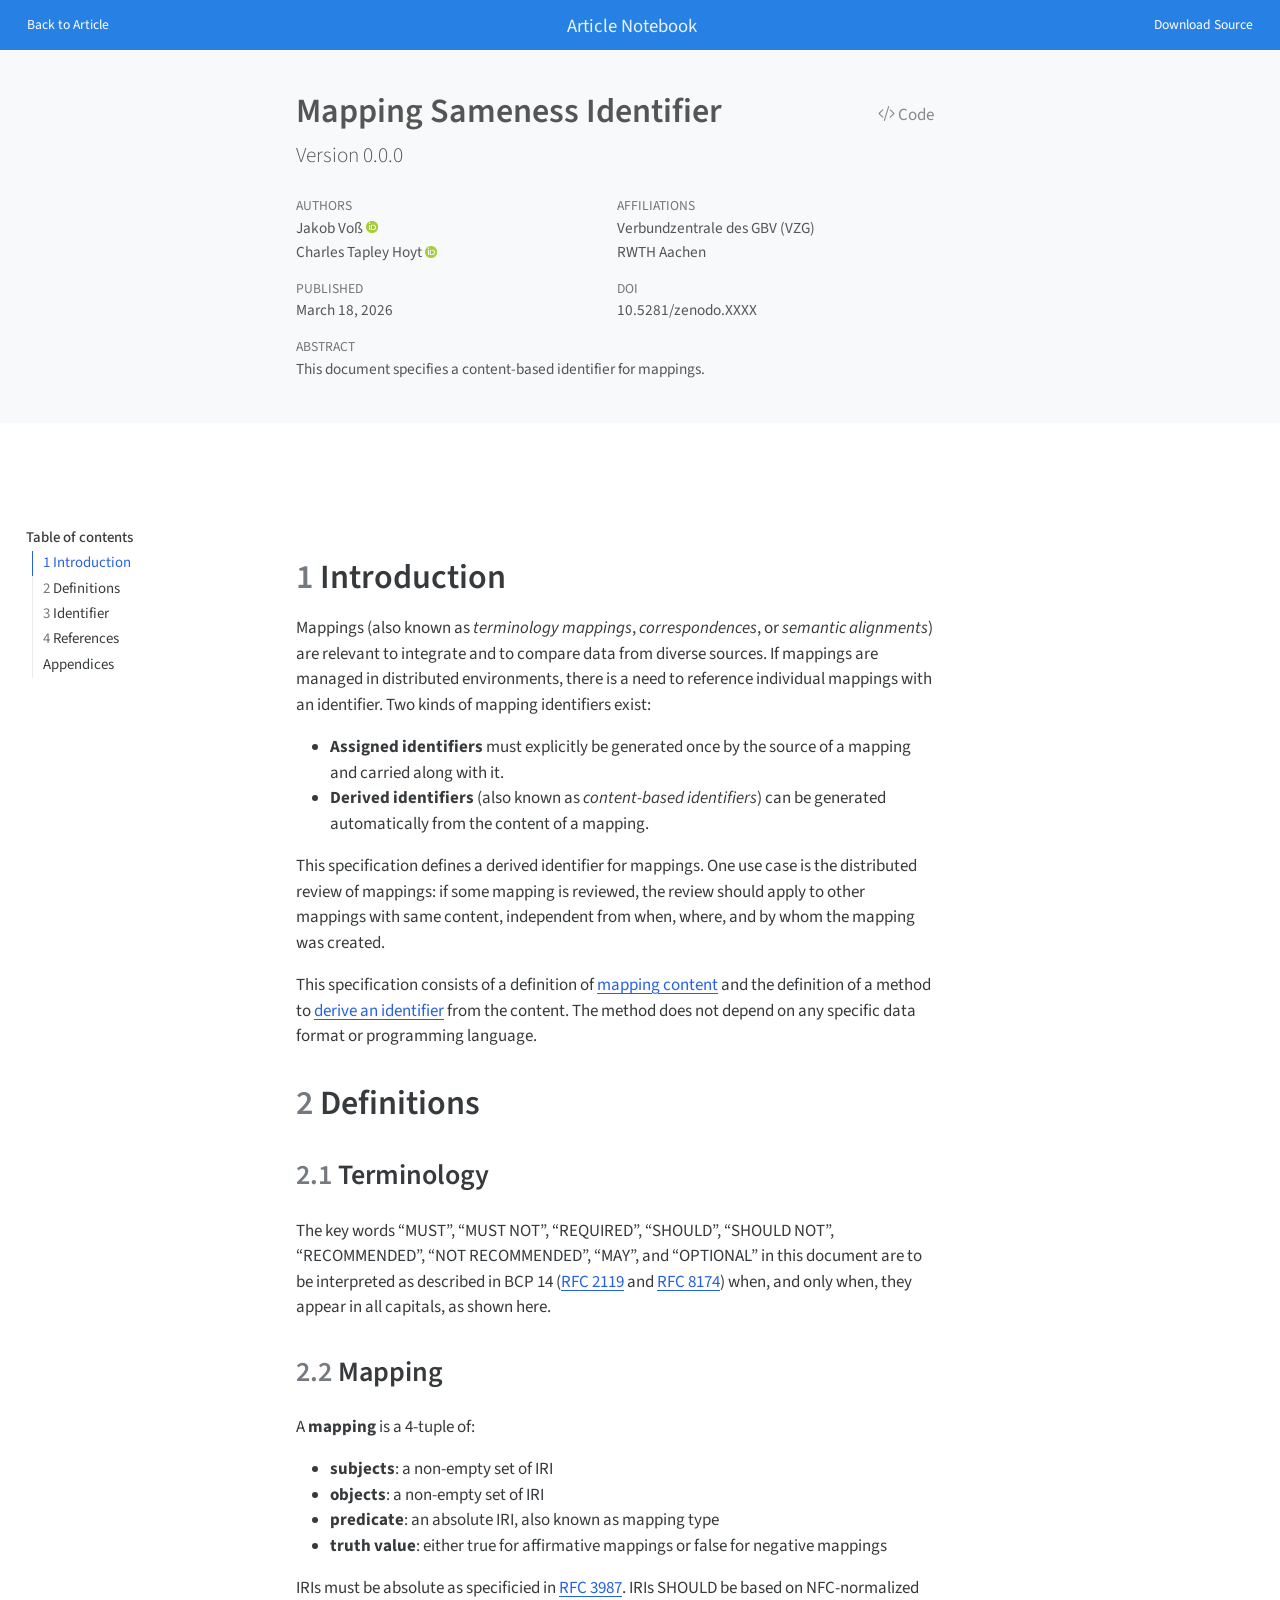
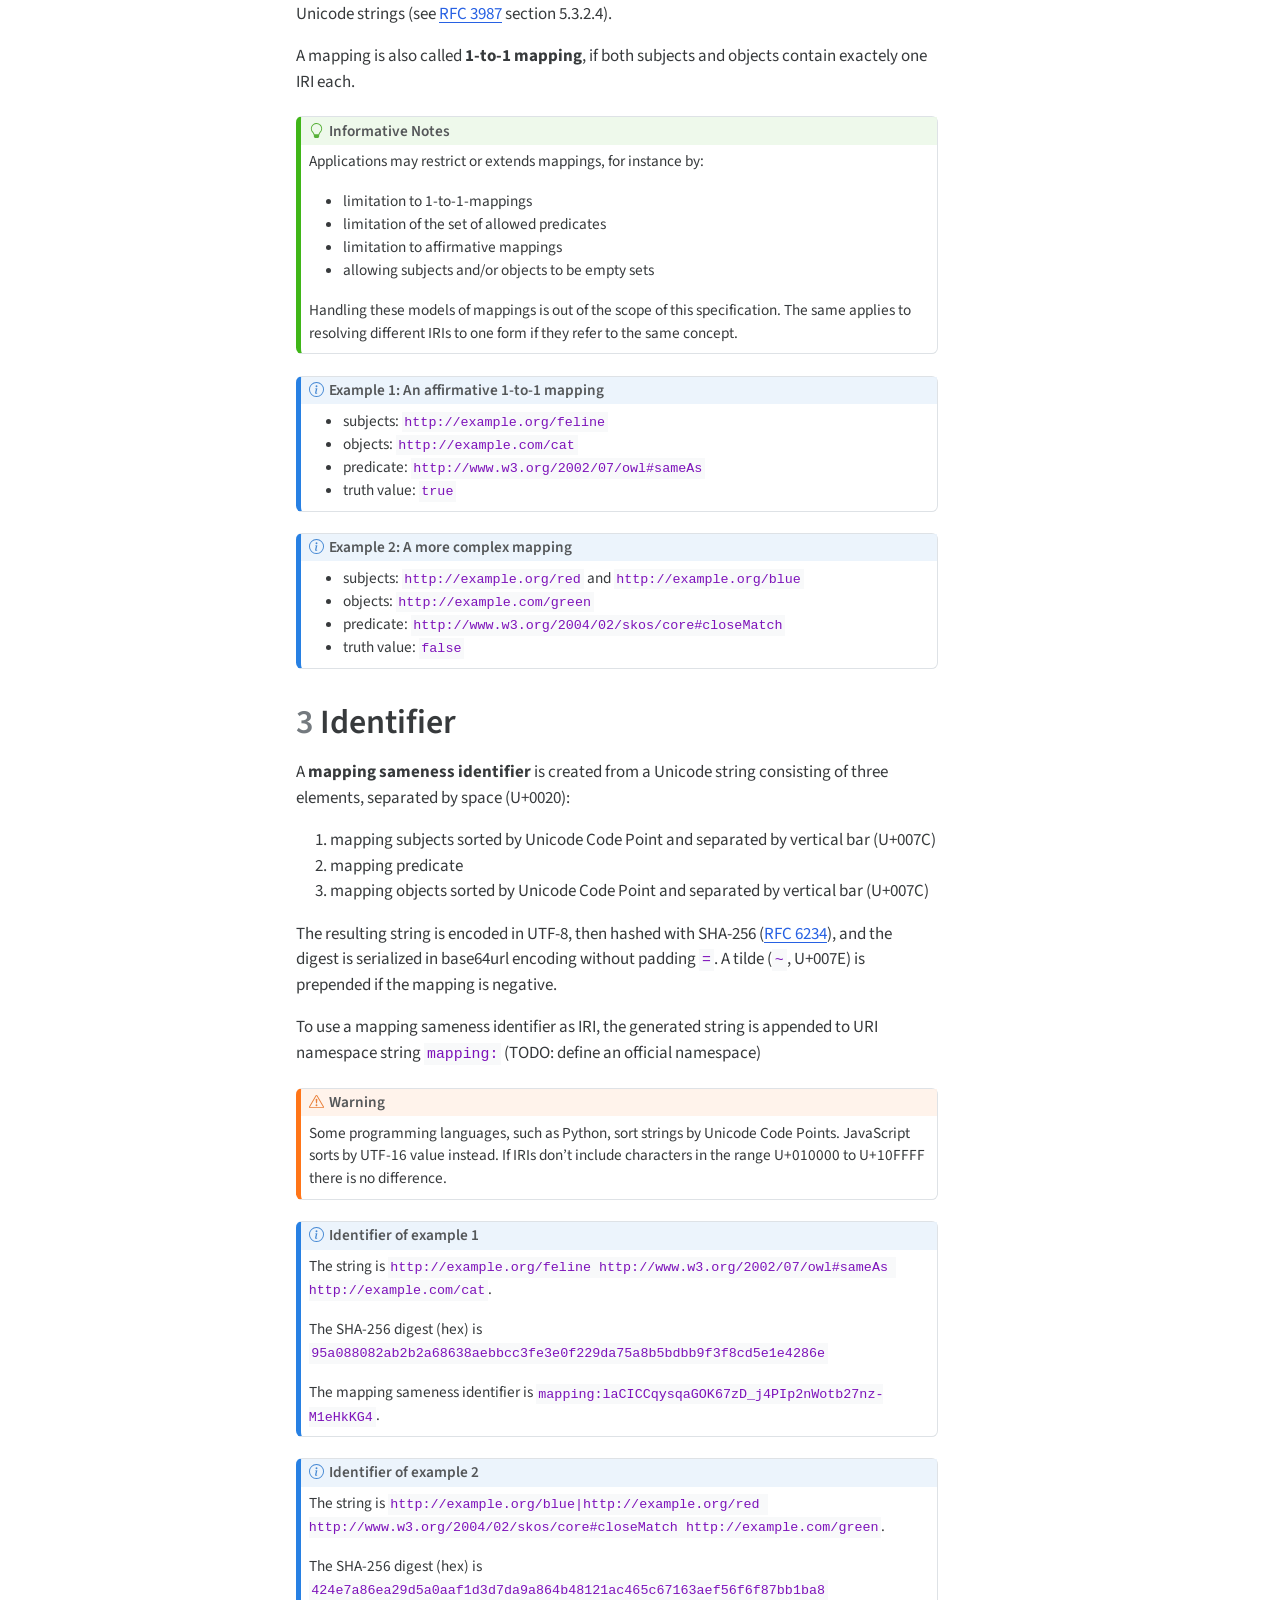
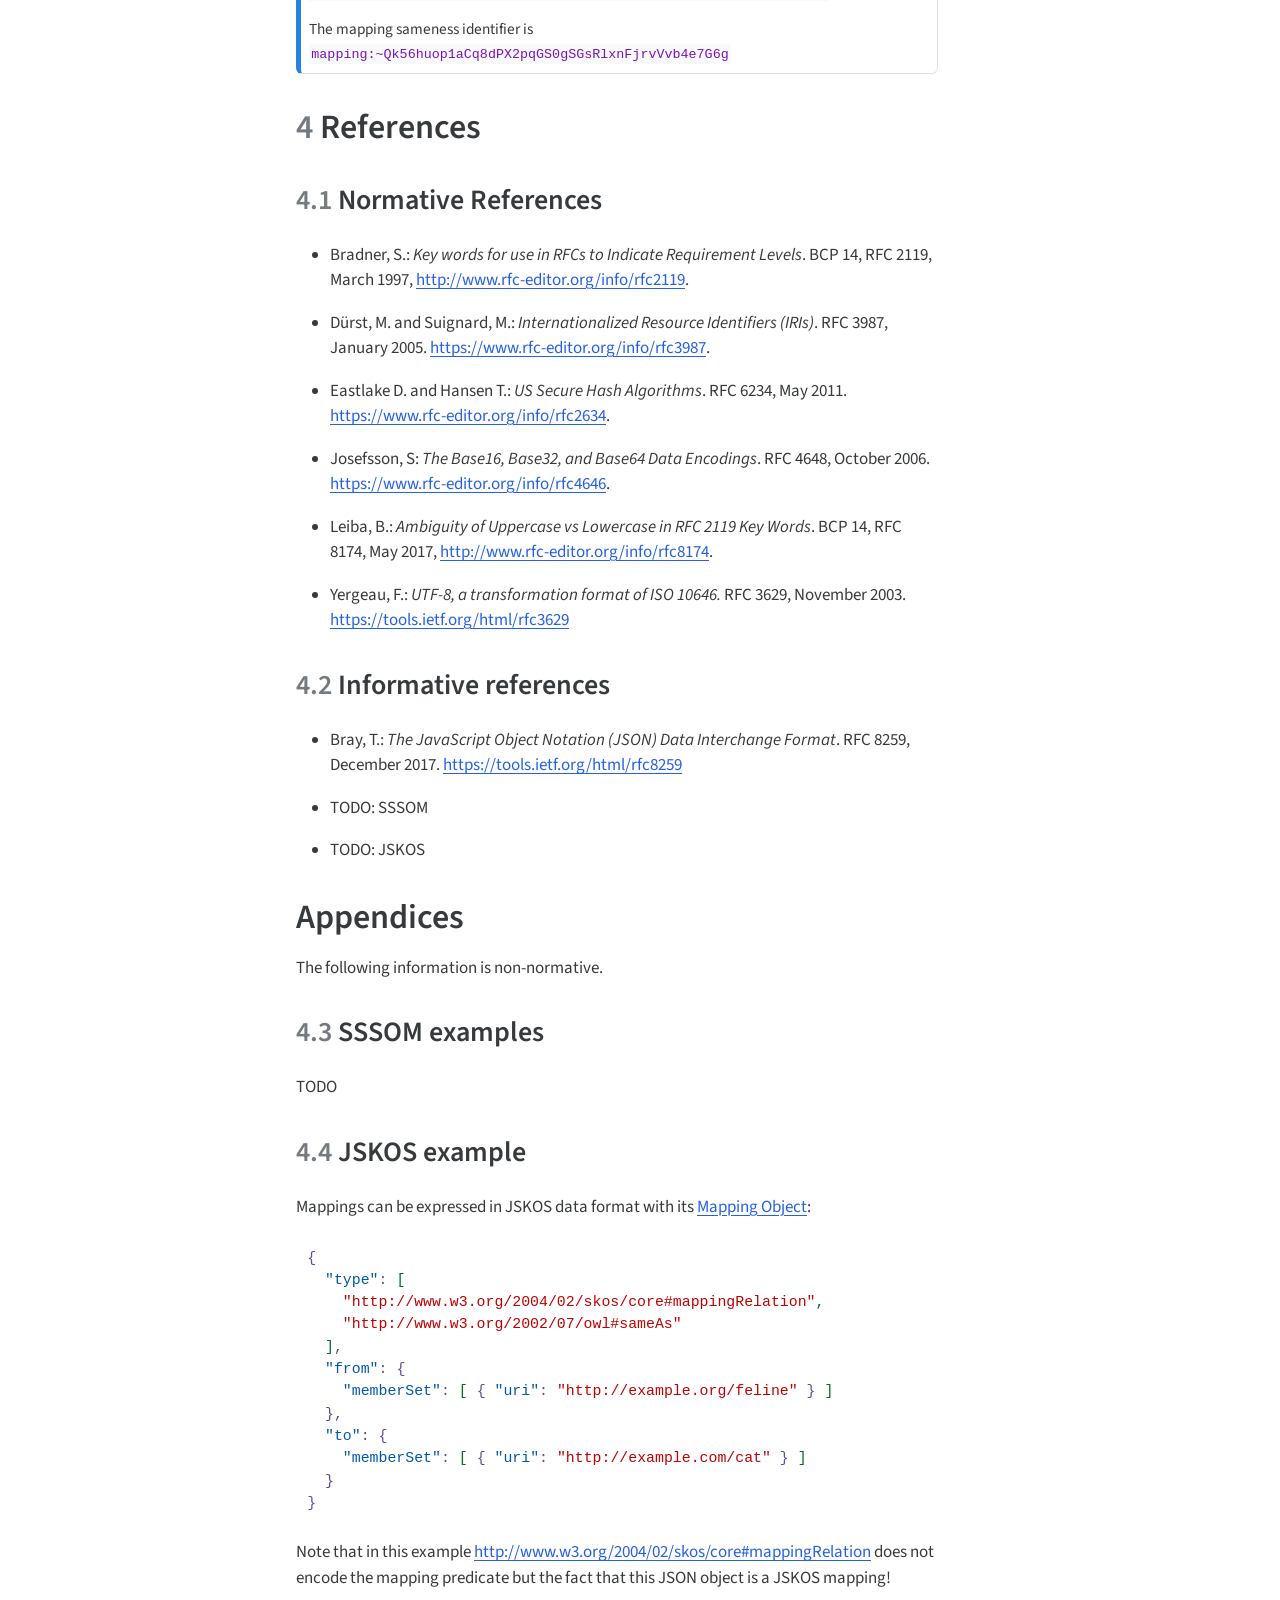
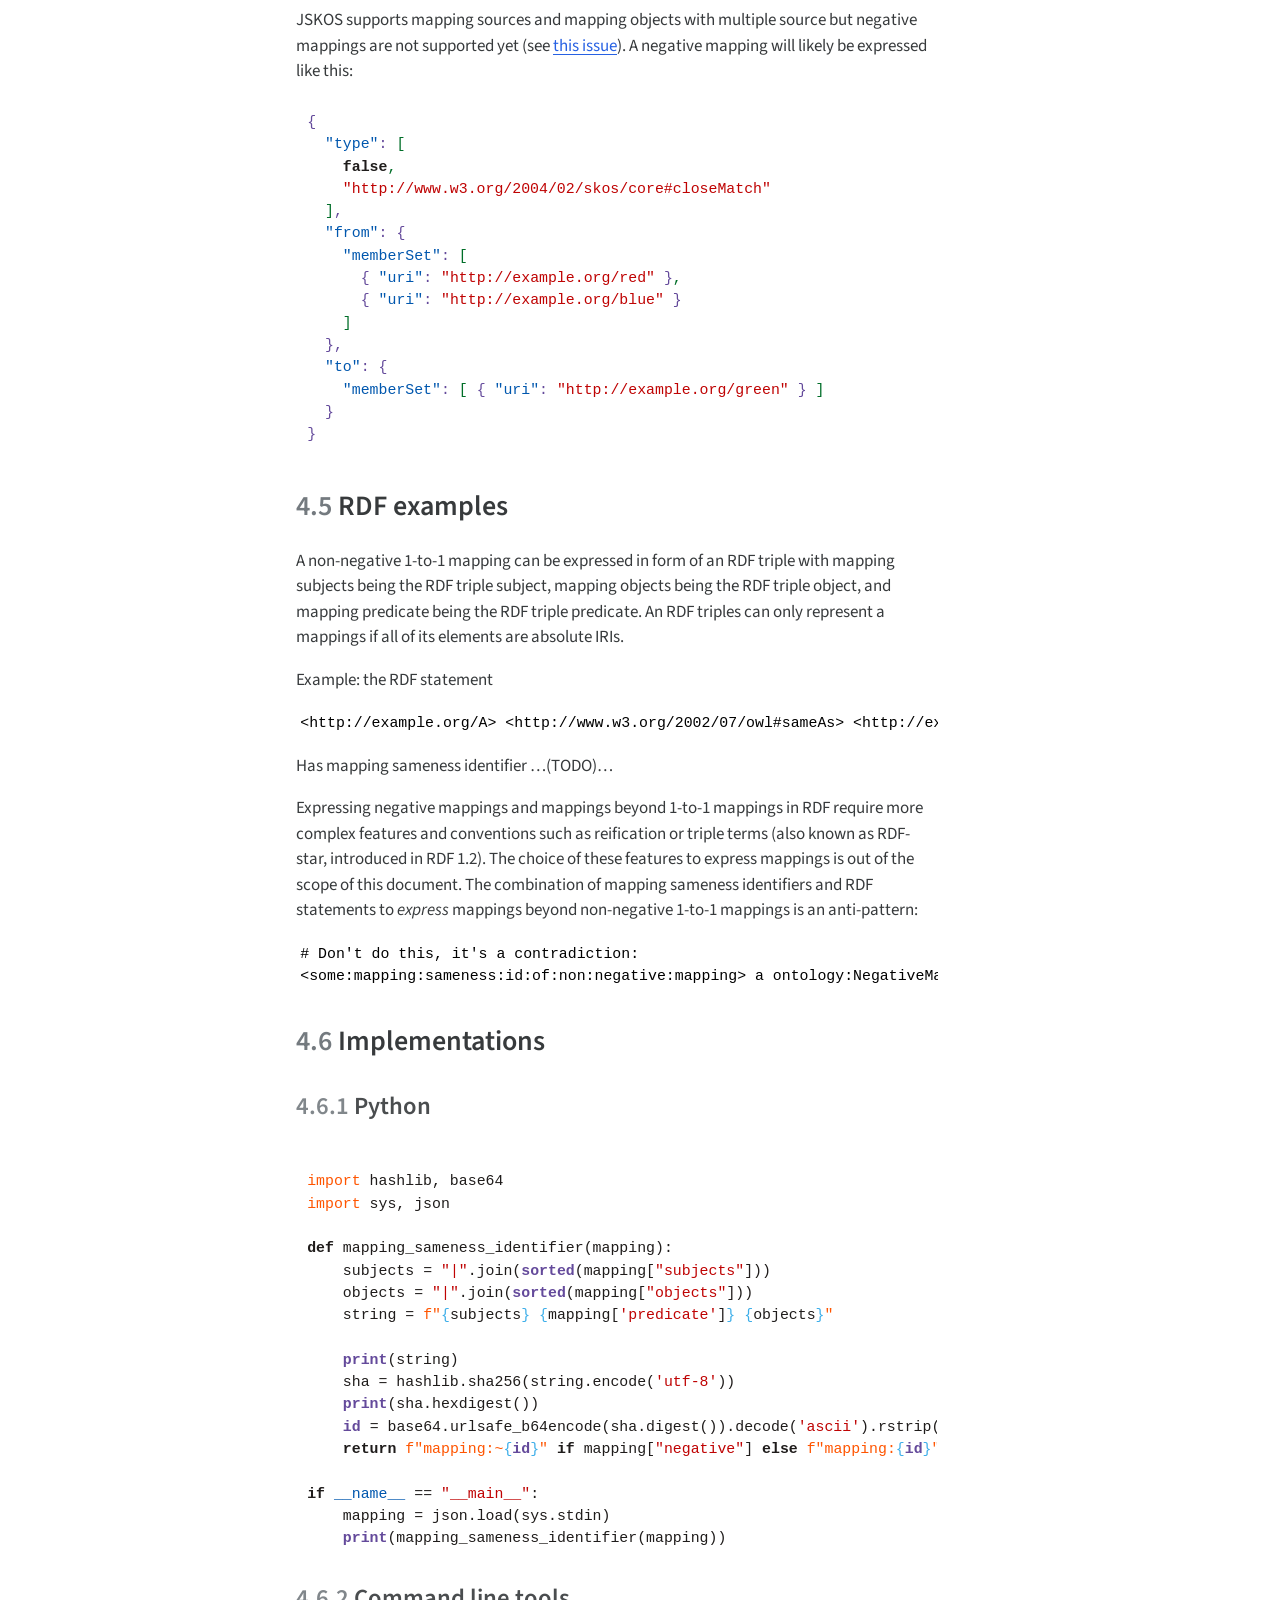
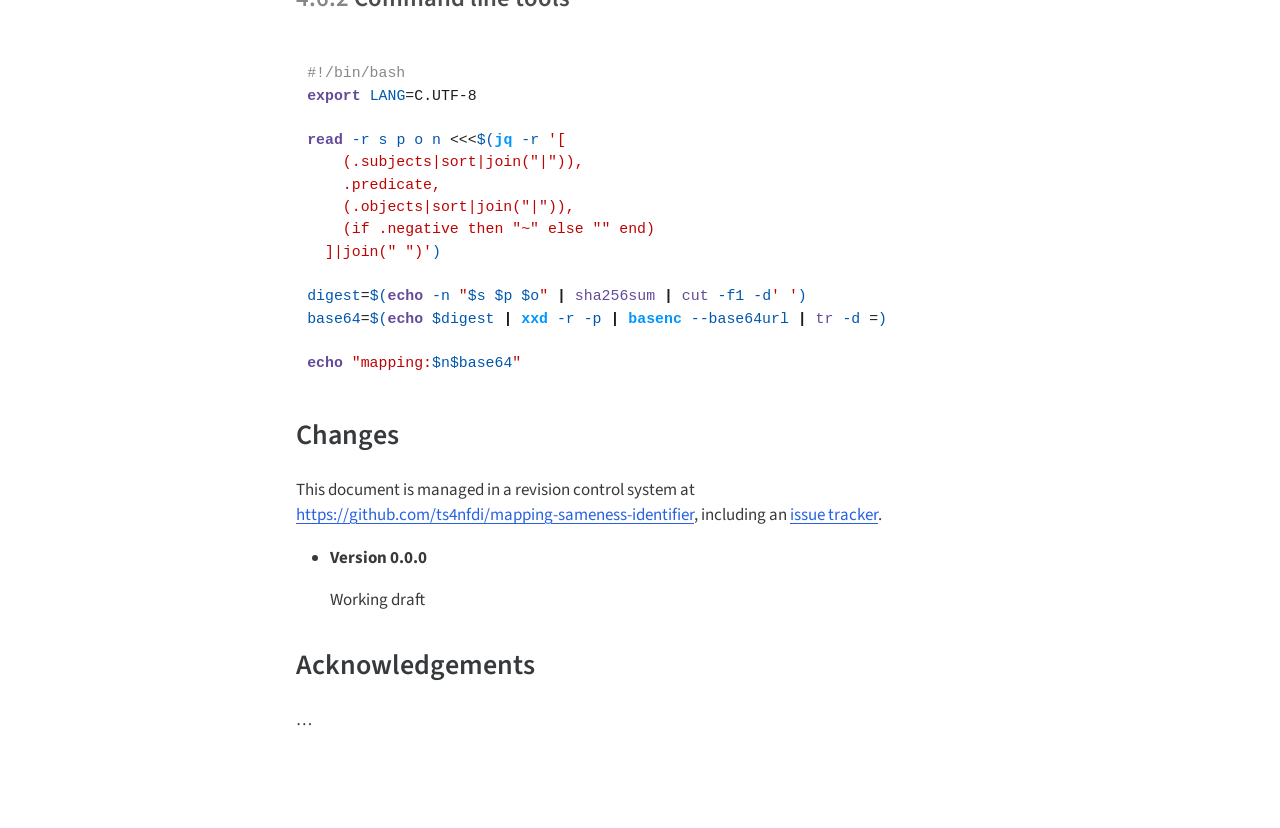
==== commit 1b2911de: "Update and implement" ====
--- a/docs/index-preview.html
+++ b/docs/index-preview.html
@@ -1,11 +1,11 @@
 <!DOCTYPE html>
 <html xmlns="http://www.w3.org/1999/xhtml" lang="en" xml:lang="en"><head>
     <meta charset="utf-8">
-    <meta name="generator" content="quarto-1.8.26">
+    <meta name="generator" content="quarto-1.5.44">
 
     <meta name="viewport" content="width=device-width, initial-scale=1.0, user-scalable=yes">
 
-    <meta name="dcterms.date" content="2026-03-17">
+    <meta name="dcterms.date" content="2026-03-18">
 
     <title>Mapping Sameness Identifier</title>
     <style>
@@ -21,9 +21,8 @@
         vertical-align: middle;
       }
       /* CSS for syntax highlighting */
-      html { -webkit-text-size-adjust: 100%; }
       pre > code.sourceCode { white-space: pre; position: relative; }
-      pre > code.sourceCode > span { display: inline-block; line-height: 1.25; }
+      pre > code.sourceCode > span { line-height: 1.25; }
       pre > code.sourceCode > span:empty { height: 1.2em; }
       .sourceCode { overflow: visible; }
       code.sourceCode > span { color: inherit; text-decoration: inherit; }
@@ -34,7 +33,7 @@
       }
       @media print {
       pre > code.sourceCode { white-space: pre-wrap; }
-      pre > code.sourceCode > span { text-indent: -5em; padding-left: 5em; }
+      pre > code.sourceCode > span { display: inline-block; text-indent: -5em; padding-left: 5em; }
       }
       pre.numberSource code
         { counter-reset: source-line 0; }
@@ -149,17 +148,15 @@
     
 <script src="site_libs/manuscript-notebook/headroom.min.js"></script>
 <script src="site_libs/clipboard/clipboard.min.js"></script>
-<script src="site_libs/quarto-html/quarto.js" type="module"></script>
-<script src="site_libs/quarto-html/tabsets/tabsets.js" type="module"></script>
-<script src="site_libs/quarto-html/axe/axe-check.js" type="module"></script>
+<script src="site_libs/quarto-html/quarto.js"></script>
 <script src="site_libs/quarto-html/popper.min.js"></script>
 <script src="site_libs/quarto-html/tippy.umd.min.js"></script>
 <script src="site_libs/quarto-html/anchor.min.js"></script>
 <link href="site_libs/quarto-html/tippy.css" rel="stylesheet">
-<link href="site_libs/quarto-html/quarto-syntax-highlighting-5a65f6d6a6cb2564d1aec56f7fed0acc.css" rel="stylesheet" id="quarto-text-highlighting-styles">
+<link href="site_libs/quarto-html/quarto-syntax-highlighting.css" rel="stylesheet" id="quarto-text-highlighting-styles">
 <script src="site_libs/bootstrap/bootstrap.min.js"></script>
 <link href="site_libs/bootstrap/bootstrap-icons.css" rel="stylesheet">
-<link href="site_libs/bootstrap/bootstrap-1669027bc8193111335a1c5e4244fe4b.min.css" rel="stylesheet" append-hash="true" id="quarto-bootstrap" data-mode="light">
+<link href="site_libs/bootstrap/bootstrap.min.css" rel="stylesheet" id="quarto-bootstrap" data-mode="light">
      <script type="module" src="site_libs/quarto-ojs/quarto-ojs-runtime.js"></script>
 <link href="site_libs/quarto-ojs/quarto-ojs.css" rel="stylesheet">  
         <link rel="stylesheet" href="style.css">
@@ -168,15 +165,15 @@
 ">
 <meta name="citation_author" content="Jakob Voß">
 <meta name="citation_author" content="Charles Tapley Hoyt">
-<meta name="citation_publication_date" content="2026-03-17">
-<meta name="citation_cover_date" content="2026-03-17">
+<meta name="citation_publication_date" content="2026-03-18">
+<meta name="citation_cover_date" content="2026-03-18">
 <meta name="citation_year" content="2026">
-<meta name="citation_online_date" content="2026-03-17">
+<meta name="citation_online_date" content="2026-03-18">
 <meta name="citation_doi" content="10.5281/zenodo.XXXX">
 <meta name="citation_language" content="en">
 </head>
 
-  <body class="quarto-notebook quarto-light">
+  <body class="quarto-notebook">
     <div id="quarto-embed-header" class="headroom fixed-top bg-primary">
       
       <a onclick="window.quartoBackToArticle(); return false;" class="btn btn-primary quarto-back-link" href=""><i class="bi bi-caret-left"></i> Back to Article</a>
@@ -188,7 +185,7 @@
      <header id="title-block-header" class="quarto-title-block default toc-left page-columns page-full">
   <div class="quarto-title-banner page-columns page-full">
     <div class="quarto-title column-body">
-      <h1 class="title">Mapping Sameness Identifier</h1>
+      <div class="quarto-title-block"><div><h1 class="title">Mapping Sameness Identifier</h1><button type="button" class="btn code-tools-button" id="quarto-code-tools-source" data-quarto-source-url="repo"><i class="bi"></i> Code</button></div></div>
             <p class="subtitle lead">Version 0.0.0</p>
           </div>
 
@@ -223,7 +220,7 @@
                 <div>
             <div class="quarto-title-meta-heading">Published</div>
             <div class="quarto-title-meta-contents">
-              <p class="date">March 17, 2026</p>
+              <p class="date">March 18, 2026</p>
             </div>
           </div>
           
@@ -275,7 +272,11 @@
   <li><a href="#sssom-examples" id="toc-sssom-examples" class="nav-link" data-scroll-target="#sssom-examples"><span class="header-section-number">4.3</span> SSSOM examples</a></li>
   <li><a href="#jskos-example" id="toc-jskos-example" class="nav-link" data-scroll-target="#jskos-example"><span class="header-section-number">4.4</span> JSKOS example</a></li>
   <li><a href="#rdf-examples" id="toc-rdf-examples" class="nav-link" data-scroll-target="#rdf-examples"><span class="header-section-number">4.5</span> RDF examples</a></li>
-  <li><a href="#implementations" id="toc-implementations" class="nav-link" data-scroll-target="#implementations"><span class="header-section-number">4.6</span> Implementations</a></li>
+  <li><a href="#implementations" id="toc-implementations" class="nav-link" data-scroll-target="#implementations"><span class="header-section-number">4.6</span> Implementations</a>
+  <ul class="collapse">
+  <li><a href="#python" id="toc-python" class="nav-link" data-scroll-target="#python"><span class="header-section-number">4.6.1</span> Python</a></li>
+  <li><a href="#command-line-tools" id="toc-command-line-tools" class="nav-link" data-scroll-target="#command-line-tools"><span class="header-section-number">4.6.2</span> Command line tools</a></li>
+  </ul></li>
   <li><a href="#changes" id="toc-changes" class="nav-link" data-scroll-target="#changes">Changes</a></li>
   <li><a href="#acknowledgements" id="toc-acknowledgements" class="nav-link" data-scroll-target="#acknowledgements">Acknowledgements</a></li>
   </ul></li>
@@ -294,7 +295,7 @@
 <li><strong>Derived identifiers</strong> (also known as <em>content-based identifiers</em>) can be generated automatically from the content of a mapping.</li>
 </ul>
 <p>This specification defines a derived identifier for mappings. One use case is the distributed review of mappings: if some mapping is reviewed, the review should apply to other mappings with same content, independent from when, where, and by whom the mapping was created.</p>
-<p>This specification consists of a definition of <a href="#mappings">mapping content</a> and the definition of a method to <a href="#identifier">derive an identifier</a> from the content. The method does not depend on any specific data format or programming language. The text of the specification is managed in a git repository. Please use <a href="https://github.com/ts4nfdi/mapping-sameness-identifier/issues" class="uri">https://github.com/ts4nfdi/mapping-sameness-identifier/issues</a> for correction.</p>
+<p>This specification consists of a definition of <a href="#mappings">mapping content</a> and the definition of a method to <a href="#identifier">derive an identifier</a> from the content. The method does not depend on any specific data format or programming language.</p>
 </section>
 <section id="definitions" class="level1" data-number="2">
 <h1 data-number="2"><span class="header-section-number">2</span> Definitions</h1>
@@ -319,7 +320,7 @@
 <i class="callout-icon"></i>
 </div>
 <div class="callout-title-container flex-fill">
-<span class="screen-reader-only">Tip</span>Informative Notes
+Informative Notes
 </div>
 </div>
 <div class="callout-body-container callout-body">
@@ -339,7 +340,7 @@
 <i class="callout-icon"></i>
 </div>
 <div class="callout-title-container flex-fill">
-<span class="screen-reader-only">Note</span>Example 1: An affirmative 1-to-1 mapping
+Example 1: An affirmative 1-to-1 mapping
 </div>
 </div>
 <div class="callout-body-container callout-body">
@@ -357,7 +358,7 @@
 <i class="callout-icon"></i>
 </div>
 <div class="callout-title-container flex-fill">
-<span class="screen-reader-only">Note</span>Example 2: A more complex mapping
+Example 2: A more complex mapping
 </div>
 </div>
 <div class="callout-body-container callout-body">
@@ -379,7 +380,7 @@
 <li>mapping predicate</li>
 <li>mapping objects sorted by Unicode Code Point and separated by vertical bar (U+007C)</li>
 </ol>
-<p>The resulting string is encoded in UTF-8, then hashed with SHA-256 (<a href="https://tools.ietf.org/html/rfc6234">RFC 6234</a>), and the digest is serialized in base64url encoding without padding <code>=</code>. An exclamation mark is prepended if the mapping is negative.</p>
+<p>The resulting string is encoded in UTF-8, then hashed with SHA-256 (<a href="https://tools.ietf.org/html/rfc6234">RFC 6234</a>), and the digest is serialized in base64url encoding without padding <code>=</code>. A tilde (<code>~</code>, U+007E) is prepended if the mapping is negative.</p>
 <p>To use a mapping sameness identifier as IRI, the generated string is appended to URI namespace string <code>mapping:</code> (TODO: define an official namespace)</p>
 <div class="callout callout-style-default callout-warning callout-titled">
 <div class="callout-header d-flex align-content-center">
@@ -400,12 +401,13 @@
 <i class="callout-icon"></i>
 </div>
 <div class="callout-title-container flex-fill">
-<span class="screen-reader-only">Note</span>Identifier of example 1
+Identifier of example 1
 </div>
 </div>
 <div class="callout-body-container callout-body">
 <p>The string is <code>http://example.org/feline http://www.w3.org/2002/07/owl#sameAs http://example.com/cat</code>.</p>
-<p>The identifier is <code>mapping:laCICCqysqaGOK67zD_j4PIp2nWotb27nz-M1eHkKG4</code>.</p>
+<p>The SHA-256 digest (hex) is <code>95a088082ab2b2a68638aebbcc3fe3e0f229da75a8b5bdbb9f3f8cd5e1e4286e</code></p>
+<p>The mapping sameness identifier is <code>mapping:laCICCqysqaGOK67zD_j4PIp2nWotb27nz-M1eHkKG4</code>.</p>
 </div>
 </div>
 <div class="callout callout-style-default callout-note callout-titled" title="Identifier of example 2">
@@ -414,12 +416,13 @@
 <i class="callout-icon"></i>
 </div>
 <div class="callout-title-container flex-fill">
-<span class="screen-reader-only">Note</span>Identifier of example 2
+Identifier of example 2
 </div>
 </div>
 <div class="callout-body-container callout-body">
 <p>The string is <code>http://example.org/blue|http://example.org/red http://www.w3.org/2004/02/skos/core#closeMatch http://example.com/green</code>.</p>
-<p>The identifier is <code>mapping:!Qk56huop1aCq8dPX2pqGS0gSGsRlxnFjrvVvb4e7G6g</code></p>
+<p>The SHA-256 digest (hex) is <code>424e7a86ea29d5a0aaf1d3d7da9a864b48121ac465c67163aef56f6f87bb1ba8</code></p>
+<p>The mapping sameness identifier is <code>mapping:~Qk56huop1aCq8dPX2pqGS0gSGsRlxnFjrvVvb4e7G6g</code></p>
 </div>
 </div>
 </section>
@@ -455,7 +458,7 @@
 <section id="jskos-example" class="level2" data-number="4.4">
 <h2 data-number="4.4" class="anchored" data-anchor-id="jskos-example"><span class="header-section-number">4.4</span> JSKOS example</h2>
 <p>Mappings can be expressed in JSKOS data format with its <a href="https://gbv.github.io/jskos/#mapping">Mapping Object</a>:</p>
-<div class="code-copy-outer-scaffold"><div class="sourceCode" id="cb1"><pre class="sourceCode json code-with-copy"><code class="sourceCode json"><span id="cb1-1"><a href="#cb1-1" aria-hidden="true" tabindex="-1"></a><span class="fu">{</span></span>
+<div class="sourceCode" id="cb1"><pre class="sourceCode json code-with-copy"><code class="sourceCode json"><span id="cb1-1"><a href="#cb1-1" aria-hidden="true" tabindex="-1"></a><span class="fu">{</span></span>
 <span id="cb1-2"><a href="#cb1-2" aria-hidden="true" tabindex="-1"></a>  <span class="dt">"type"</span><span class="fu">:</span> <span class="ot">[</span></span>
 <span id="cb1-3"><a href="#cb1-3" aria-hidden="true" tabindex="-1"></a>    <span class="st">"http://www.w3.org/2004/02/skos/core#mappingRelation"</span><span class="ot">,</span></span>
 <span id="cb1-4"><a href="#cb1-4" aria-hidden="true" tabindex="-1"></a>    <span class="st">"http://www.w3.org/2002/07/owl#sameAs"</span></span>
@@ -466,10 +469,10 @@
 <span id="cb1-9"><a href="#cb1-9" aria-hidden="true" tabindex="-1"></a>  <span class="dt">"to"</span><span class="fu">:</span> <span class="fu">{</span></span>
 <span id="cb1-10"><a href="#cb1-10" aria-hidden="true" tabindex="-1"></a>    <span class="dt">"memberSet"</span><span class="fu">:</span> <span class="ot">[</span> <span class="fu">{</span> <span class="dt">"uri"</span><span class="fu">:</span> <span class="st">"http://example.com/cat"</span> <span class="fu">}</span> <span class="ot">]</span></span>
 <span id="cb1-11"><a href="#cb1-11" aria-hidden="true" tabindex="-1"></a>  <span class="fu">}</span></span>
-<span id="cb1-12"><a href="#cb1-12" aria-hidden="true" tabindex="-1"></a><span class="fu">}</span></span></code></pre></div><button title="Copy to Clipboard" class="code-copy-button"><i class="bi"></i></button></div>
+<span id="cb1-12"><a href="#cb1-12" aria-hidden="true" tabindex="-1"></a><span class="fu">}</span></span></code><button title="Copy to Clipboard" class="code-copy-button"><i class="bi"></i></button></pre></div>
 <p>Note that in this example <a href="http://www.w3.org/2004/02/skos/core#mappingRelation" class="uri">http://www.w3.org/2004/02/skos/core#mappingRelation</a> does not encode the mapping predicate but the fact that this JSON object is a JSKOS mapping!</p>
 <p>JSKOS supports mapping sources and mapping objects with multiple source but negative mappings are not supported yet (see <a href="https://github.com/gbv/jskos/issues/173">this issue</a>). A negative mapping will likely be expressed like this:</p>
-<div class="code-copy-outer-scaffold"><div class="sourceCode" id="cb2"><pre class="sourceCode json code-with-copy"><code class="sourceCode json"><span id="cb2-1"><a href="#cb2-1" aria-hidden="true" tabindex="-1"></a><span class="fu">{</span></span>
+<div class="sourceCode" id="cb2"><pre class="sourceCode json code-with-copy"><code class="sourceCode json"><span id="cb2-1"><a href="#cb2-1" aria-hidden="true" tabindex="-1"></a><span class="fu">{</span></span>
 <span id="cb2-2"><a href="#cb2-2" aria-hidden="true" tabindex="-1"></a>  <span class="dt">"type"</span><span class="fu">:</span> <span class="ot">[</span></span>
 <span id="cb2-3"><a href="#cb2-3" aria-hidden="true" tabindex="-1"></a>    <span class="kw">false</span><span class="ot">,</span></span>
 <span id="cb2-4"><a href="#cb2-4" aria-hidden="true" tabindex="-1"></a>    <span class="st">"http://www.w3.org/2004/02/skos/core#closeMatch"</span></span>
@@ -483,7 +486,7 @@
 <span id="cb2-12"><a href="#cb2-12" aria-hidden="true" tabindex="-1"></a>  <span class="dt">"to"</span><span class="fu">:</span> <span class="fu">{</span></span>
 <span id="cb2-13"><a href="#cb2-13" aria-hidden="true" tabindex="-1"></a>    <span class="dt">"memberSet"</span><span class="fu">:</span> <span class="ot">[</span> <span class="fu">{</span> <span class="dt">"uri"</span><span class="fu">:</span> <span class="st">"http://example.org/green"</span> <span class="fu">}</span> <span class="ot">]</span></span>
 <span id="cb2-14"><a href="#cb2-14" aria-hidden="true" tabindex="-1"></a>  <span class="fu">}</span></span>
-<span id="cb2-15"><a href="#cb2-15" aria-hidden="true" tabindex="-1"></a><span class="fu">}</span></span></code></pre></div><button title="Copy to Clipboard" class="code-copy-button"><i class="bi"></i></button></div>
+<span id="cb2-15"><a href="#cb2-15" aria-hidden="true" tabindex="-1"></a><span class="fu">}</span></span></code><button title="Copy to Clipboard" class="code-copy-button"><i class="bi"></i></button></pre></div>
 </section>
 <section id="rdf-examples" class="level2" data-number="4.5">
 <h2 data-number="4.5" class="anchored" data-anchor-id="rdf-examples"><span class="header-section-number">4.5</span> RDF examples</h2>
@@ -497,67 +500,162 @@
 </section>
 <section id="implementations" class="level2" data-number="4.6">
 <h2 data-number="4.6" class="anchored" data-anchor-id="implementations"><span class="header-section-number">4.6</span> Implementations</h2>
-<p>The following draft does not comply with the specification yet:</p>
-<div class="cell-container"><div class="cell-decorator"><pre>In [1]:</pre></div><div class="cell">
-<div class="code-copy-outer-scaffold"><div class="sourceCode cell-code" id="cb5" data-startfrom="217" data-source-offset="-0"><pre class="sourceCode js code-with-copy"><code class="sourceCode javascript" style="counter-reset: source-line 216;"><span id="cb5-217"><a href="#cb5-217" aria-hidden="true" tabindex="-1"></a>viewof subject <span class="op">=</span> Inputs<span class="op">.</span><span class="fu">text</span>({ <span class="dt">label</span><span class="op">:</span> <span class="st">"subject"</span><span class="op">,</span> <span class="dt">placeholder</span><span class="op">:</span> <span class="st">"IRIs, separated by |"</span> })</span>
-<span id="cb5-218"><a href="#cb5-218" aria-hidden="true" tabindex="-1"></a>viewof truth <span class="op">=</span> Inputs<span class="op">.</span><span class="fu">checkbox</span>([<span class="st">"negative"</span>])</span>
-<span id="cb5-219"><a href="#cb5-219" aria-hidden="true" tabindex="-1"></a>viewof predicate <span class="op">=</span> Inputs<span class="op">.</span><span class="fu">text</span>({ <span class="dt">label</span><span class="op">:</span> <span class="st">"predicate"</span><span class="op">,</span> <span class="dt">placeholder</span><span class="op">:</span> <span class="st">"IRI"</span> })</span>
-<span id="cb5-220"><a href="#cb5-220" aria-hidden="true" tabindex="-1"></a>viewof object <span class="op">=</span> Inputs<span class="op">.</span><span class="fu">text</span>({ <span class="dt">label</span><span class="op">:</span> <span class="st">"object"</span><span class="op">,</span> <span class="dt">placeholder</span><span class="op">:</span> <span class="st">"IRIs, separated by |"</span> })</span></code></pre></div><button title="Copy to Clipboard" class="code-copy-button"><i class="bi"></i></button></div>
-<div class="cell-output cell-output-display">
-<div>
-<div id="ojs-cell-1-1" data-nodetype="declaration">
-
-</div>
-</div>
-</div>
-<div class="cell-output cell-output-display">
-<div>
-<div id="ojs-cell-1-2" data-nodetype="declaration">
-
-</div>
-</div>
-</div>
-<div class="cell-output cell-output-display">
-<div>
-<div id="ojs-cell-1-3" data-nodetype="declaration">
-
-</div>
-</div>
-</div>
-<div class="cell-output cell-output-display">
-<div>
-<div id="ojs-cell-1-4" data-nodetype="declaration">
-
-</div>
-</div>
-</div>
-</div></div>
-<div class="cell-container"><div class="cell-decorator"><pre>In [2]:</pre></div><div class="cell">
-<div class="code-copy-outer-scaffold"><div class="sourceCode cell-code" id="cb6" data-startfrom="224" data-source-offset="-0"><pre class="sourceCode js code-with-copy"><code class="sourceCode javascript" style="counter-reset: source-line 223;"><span id="cb6-224"><a href="#cb6-224" aria-hidden="true" tabindex="-1"></a>id <span class="op">=</span> {</span>
-<span id="cb6-225"><a href="#cb6-225" aria-hidden="true" tabindex="-1"></a>  <span class="kw">const</span> message <span class="op">=</span> <span class="vs">`</span><span class="sc">${</span>subject<span class="sc">}</span><span class="vs"> </span><span class="sc">${</span>predicate<span class="sc">}</span><span class="vs"> </span><span class="sc">${</span>object<span class="sc">}</span><span class="vs">`</span></span>
-<span id="cb6-226"><a href="#cb6-226" aria-hidden="true" tabindex="-1"></a>  <span class="kw">const</span> hashBuffer <span class="op">=</span> <span class="cf">await</span> crypto<span class="op">.</span><span class="at">subtle</span><span class="op">.</span><span class="fu">digest</span>(<span class="st">'SHA-256'</span><span class="op">,</span> <span class="kw">new</span> <span class="fu">TextEncoder</span>()<span class="op">.</span><span class="fu">encode</span>(message))</span>
-<span id="cb6-227"><a href="#cb6-227" aria-hidden="true" tabindex="-1"></a>  <span class="kw">const</span> id <span class="op">=</span> <span class="kw">new</span> <span class="bu">Uint8Array</span>(hashBuffer)<span class="op">.</span><span class="fu">toBase64</span>() <span class="co">// </span><span class="al">TODO</span><span class="co">: url</span></span>
-<span id="cb6-228"><a href="#cb6-228" aria-hidden="true" tabindex="-1"></a>  <span class="cf">return</span> <span class="vs">`mapping:</span><span class="sc">${</span>truth<span class="op">.</span><span class="at">length</span><span class="op">?</span><span class="st">"!"</span><span class="op">:</span><span class="st">""</span><span class="sc">}${</span>id<span class="sc">}</span><span class="vs">`</span></span>
-<span id="cb6-229"><a href="#cb6-229" aria-hidden="true" tabindex="-1"></a>}</span>
-<span id="cb6-230"><a href="#cb6-230" aria-hidden="true" tabindex="-1"></a>id</span></code></pre></div><button title="Copy to Clipboard" class="code-copy-button"><i class="bi"></i></button></div>
-<div class="cell-output cell-output-display">
-<div>
-<div id="ojs-cell-2-1" data-nodetype="declaration">
-
-</div>
-</div>
-</div>
-<div class="cell-output cell-output-display">
-<div>
-<div id="ojs-cell-2-2" data-nodetype="expression">
-
-</div>
-</div>
-</div>
-</div></div>
-<p>Command line, without Unicode:</p>
-<div class="code-copy-outer-scaffold"><div class="sourceCode" id="cb7"><pre class="sourceCode sh code-with-copy"><code class="sourceCode bash"><span id="cb7-1"><a href="#cb7-1" aria-hidden="true" tabindex="-1"></a><span class="bu">echo</span> <span class="at">-n</span> <span class="st">'http://example.org/feline http://www.w3.org/2002/07/owl#sameAs http://example.com/cat'</span> <span class="kw">|</span> <span class="fu">sha256sum</span> <span class="kw">|</span> <span class="fu">cut</span> <span class="at">-f1</span> <span class="at">-d\ </span> <span class="kw">|</span> <span class="ex">xxd</span> <span class="at">-r</span> <span class="at">-p</span> <span class="kw">|</span> <span class="ex">basenc</span> <span class="at">--base64url</span></span>
-<span id="cb7-2"><a href="#cb7-2" aria-hidden="true" tabindex="-1"></a><span class="ex">laCICCqysqaGOK67zD_j4PIp2nWotb27nz-M1eHkKG4=</span></span></code></pre></div><button title="Copy to Clipboard" class="code-copy-button"><i class="bi"></i></button></div>
+<!--
+The following form can be used to generate mapping sameness identifiers. Sorting of multiple IRIs is not supported and the implementation requires a modern web browser:
+
+
+
+
+
+
+::::::{.cell}
+
+```{.js .cell-code .hidden startFrom="222" source-offset="-0"}
+viewof subject = Inputs.text({ label: "subject", placeholder: "IRIs, separated by |" })
+viewof truth = Inputs.checkbox(["negative"])
+viewof predicate = Inputs.text({ label: "predicate", placeholder: "IRI" })
+viewof object = Inputs.text({ label: "object", placeholder: "IRIs, separated by |" })
+```
+
+:::::{.cell-output .cell-output-display}
+
+::::{}
+
+:::{#ojs-cell-1-1 nodetype="declaration"}
+:::
+::::
+:::::
+
+:::::{.cell-output .cell-output-display}
+
+::::{}
+
+:::{#ojs-cell-1-2 nodetype="declaration"}
+:::
+::::
+:::::
+
+:::::{.cell-output .cell-output-display}
+
+::::{}
+
+:::{#ojs-cell-1-3 nodetype="declaration"}
+:::
+::::
+:::::
+
+:::::{.cell-output .cell-output-display}
+
+::::{}
+
+:::{#ojs-cell-1-4 nodetype="declaration"}
+:::
+::::
+:::::
+::::::
+
+::::::{.cell}
+
+```{.js .cell-code .hidden startFrom="229" source-offset="-0"}
+msg = {
+  return `${subject} ${predicate} ${object}`
+}
+id = {
+  const message = `${subject} ${predicate} ${object}`
+  const hashBuffer = await crypto.subtle.digest('SHA-256', new TextEncoder().encode(message))
+  const hex = new Uint8Array(hashBuffer).toHex() //Base64() // TODO: url
+  const id = new Uint8Array(hashBuffer).toBase64().replaceAll("+","-").replaceAll("/","_").replaceAll("=","")
+  return `mapping:${truth.length?"~":""}${id}`
+}
+msg
+```
+
+:::::{.cell-output .cell-output-display}
+
+::::{}
+
+:::{#ojs-cell-2-1 nodetype="declaration"}
+:::
+::::
+:::::
+
+:::::{.cell-output .cell-output-display}
+
+::::{}
+
+:::{#ojs-cell-2-2 nodetype="declaration"}
+:::
+::::
+:::::
+
+:::::{.cell-output .cell-output-display}
+
+::::{}
+
+:::{#ojs-cell-2-3 nodetype="expression"}
+:::
+::::
+:::::
+
+```{.js .cell-code .hidden startFrom="240" source-offset="-446"}
+id
+```
+
+:::::{.cell-output .cell-output-display}
+
+::::{}
+
+:::{#ojs-cell-2-4 nodetype="expression"}
+:::
+::::
+:::::
+::::::
+
+
+
+
+-->
+<section id="python" class="level3" data-number="4.6.1">
+<h3 data-number="4.6.1" class="anchored" data-anchor-id="python"><span class="header-section-number">4.6.1</span> Python</h3>
+<div class="sourceCode" id="cb5"><pre class="sourceCode python code-with-copy"><code class="sourceCode python"><span id="cb5-1"><a href="#cb5-1" aria-hidden="true" tabindex="-1"></a></span>
+<span id="cb5-2"><a href="#cb5-2" aria-hidden="true" tabindex="-1"></a><span class="im">import</span> hashlib, base64</span>
+<span id="cb5-3"><a href="#cb5-3" aria-hidden="true" tabindex="-1"></a><span class="im">import</span> sys, json</span>
+<span id="cb5-4"><a href="#cb5-4" aria-hidden="true" tabindex="-1"></a></span>
+<span id="cb5-5"><a href="#cb5-5" aria-hidden="true" tabindex="-1"></a><span class="kw">def</span> mapping_sameness_identifier(mapping):</span>
+<span id="cb5-6"><a href="#cb5-6" aria-hidden="true" tabindex="-1"></a>    subjects <span class="op">=</span> <span class="st">"|"</span>.join(<span class="bu">sorted</span>(mapping[<span class="st">"subjects"</span>]))</span>
+<span id="cb5-7"><a href="#cb5-7" aria-hidden="true" tabindex="-1"></a>    objects <span class="op">=</span> <span class="st">"|"</span>.join(<span class="bu">sorted</span>(mapping[<span class="st">"objects"</span>]))</span>
+<span id="cb5-8"><a href="#cb5-8" aria-hidden="true" tabindex="-1"></a>    string <span class="op">=</span> <span class="ss">f"</span><span class="sc">{</span>subjects<span class="sc">}</span><span class="ss"> </span><span class="sc">{</span>mapping[<span class="st">'predicate'</span>]<span class="sc">}</span><span class="ss"> </span><span class="sc">{</span>objects<span class="sc">}</span><span class="ss">"</span></span>
+<span id="cb5-9"><a href="#cb5-9" aria-hidden="true" tabindex="-1"></a></span>
+<span id="cb5-10"><a href="#cb5-10" aria-hidden="true" tabindex="-1"></a>    <span class="bu">print</span>(string)</span>
+<span id="cb5-11"><a href="#cb5-11" aria-hidden="true" tabindex="-1"></a>    sha <span class="op">=</span> hashlib.sha256(string.encode(<span class="st">'utf-8'</span>))</span>
+<span id="cb5-12"><a href="#cb5-12" aria-hidden="true" tabindex="-1"></a>    <span class="bu">print</span>(sha.hexdigest())</span>
+<span id="cb5-13"><a href="#cb5-13" aria-hidden="true" tabindex="-1"></a>    <span class="bu">id</span> <span class="op">=</span> base64.urlsafe_b64encode(sha.digest()).decode(<span class="st">'ascii'</span>).rstrip(<span class="st">'='</span>)</span>
+<span id="cb5-14"><a href="#cb5-14" aria-hidden="true" tabindex="-1"></a>    <span class="cf">return</span> <span class="ss">f"mapping:~</span><span class="sc">{</span><span class="bu">id</span><span class="sc">}</span><span class="ss">"</span> <span class="cf">if</span> mapping[<span class="st">"negative"</span>] <span class="cf">else</span> <span class="ss">f"mapping:</span><span class="sc">{</span><span class="bu">id</span><span class="sc">}</span><span class="ss">"</span></span>
+<span id="cb5-15"><a href="#cb5-15" aria-hidden="true" tabindex="-1"></a></span>
+<span id="cb5-16"><a href="#cb5-16" aria-hidden="true" tabindex="-1"></a><span class="cf">if</span> <span class="va">__name__</span> <span class="op">==</span> <span class="st">"__main__"</span>:</span>
+<span id="cb5-17"><a href="#cb5-17" aria-hidden="true" tabindex="-1"></a>    mapping <span class="op">=</span> json.load(sys.stdin)</span>
+<span id="cb5-18"><a href="#cb5-18" aria-hidden="true" tabindex="-1"></a>    <span class="bu">print</span>(mapping_sameness_identifier(mapping))</span>
+<span id="cb5-19"><a href="#cb5-19" aria-hidden="true" tabindex="-1"></a></span></code><button title="Copy to Clipboard" class="code-copy-button"><i class="bi"></i></button></pre></div>
+</section>
+<section id="command-line-tools" class="level3" data-number="4.6.2">
+<h3 data-number="4.6.2" class="anchored" data-anchor-id="command-line-tools"><span class="header-section-number">4.6.2</span> Command line tools</h3>
+<div class="sourceCode" id="cb6"><pre class="sourceCode sh code-with-copy"><code class="sourceCode bash"><span id="cb6-1"><a href="#cb6-1" aria-hidden="true" tabindex="-1"></a></span>
+<span id="cb6-2"><a href="#cb6-2" aria-hidden="true" tabindex="-1"></a><span class="co">#!/bin/bash</span></span>
+<span id="cb6-3"><a href="#cb6-3" aria-hidden="true" tabindex="-1"></a><span class="bu">export</span> <span class="va">LANG</span><span class="op">=</span>C.UTF-8</span>
+<span id="cb6-4"><a href="#cb6-4" aria-hidden="true" tabindex="-1"></a></span>
+<span id="cb6-5"><a href="#cb6-5" aria-hidden="true" tabindex="-1"></a><span class="bu">read</span> <span class="at">-r</span> <span class="va">s</span> <span class="va">p</span> <span class="va">o</span> <span class="va">n</span> <span class="op">&lt;&lt;&lt;</span><span class="va">$(</span><span class="ex">jq</span> <span class="at">-r</span> <span class="st">'[</span></span>
+<span id="cb6-6"><a href="#cb6-6" aria-hidden="true" tabindex="-1"></a><span class="st">    (.subjects|sort|join("|")),</span></span>
+<span id="cb6-7"><a href="#cb6-7" aria-hidden="true" tabindex="-1"></a><span class="st">    .predicate,</span></span>
+<span id="cb6-8"><a href="#cb6-8" aria-hidden="true" tabindex="-1"></a><span class="st">    (.objects|sort|join("|")),</span></span>
+<span id="cb6-9"><a href="#cb6-9" aria-hidden="true" tabindex="-1"></a><span class="st">    (if .negative then "~" else "" end)</span></span>
+<span id="cb6-10"><a href="#cb6-10" aria-hidden="true" tabindex="-1"></a><span class="st">  ]|join(" ")'</span><span class="va">)</span></span>
+<span id="cb6-11"><a href="#cb6-11" aria-hidden="true" tabindex="-1"></a></span>
+<span id="cb6-12"><a href="#cb6-12" aria-hidden="true" tabindex="-1"></a><span class="va">digest</span><span class="op">=</span><span class="va">$(</span><span class="bu">echo</span> <span class="at">-n</span> <span class="st">"</span><span class="va">$s</span><span class="st"> </span><span class="va">$p</span><span class="st"> </span><span class="va">$o</span><span class="st">"</span> <span class="kw">|</span> <span class="fu">sha256sum</span> <span class="kw">|</span> <span class="fu">cut</span> <span class="at">-f1</span> <span class="at">-d</span><span class="st">' '</span><span class="va">)</span> </span>
+<span id="cb6-13"><a href="#cb6-13" aria-hidden="true" tabindex="-1"></a><span class="va">base64</span><span class="op">=</span><span class="va">$(</span><span class="bu">echo</span> <span class="va">$digest</span> <span class="kw">|</span> <span class="ex">xxd</span> <span class="at">-r</span> <span class="at">-p</span> <span class="kw">|</span> <span class="ex">basenc</span> <span class="at">--base64url</span> <span class="kw">|</span> <span class="fu">tr</span> <span class="at">-d</span> =<span class="va">)</span></span>
+<span id="cb6-14"><a href="#cb6-14" aria-hidden="true" tabindex="-1"></a></span>
+<span id="cb6-15"><a href="#cb6-15" aria-hidden="true" tabindex="-1"></a><span class="bu">echo</span> <span class="st">"mapping:</span><span class="va">$n$base64</span><span class="st">"</span></span>
+<span id="cb6-16"><a href="#cb6-16" aria-hidden="true" tabindex="-1"></a></span></code><button title="Copy to Clipboard" class="code-copy-button"><i class="bi"></i></button></pre></div>
+</section>
 </section>
 <section id="changes" class="level2 unnumbered">
 <h2 class="unnumbered anchored" data-anchor-id="changes">Changes</h2>
@@ -574,7 +672,7 @@
 </section>
      </main>
 <!-- /main column -->  <script type="ojs-module-contents">
-[base64]
+[base64]/[base64]
 </script>
 <script type="module">
 if (window.location.protocol === "file:") { alert("The OJS runtime does not work with file:// URLs. Please use a web server to view this document."); }
@@ -584,243 +682,290 @@
 window._ojs.selfContained = false;
 window._ojs.runtime.interpretFromScriptTags();
 </script>  <script id="quarto-html-after-body" type="application/javascript">
-  window.document.addEventListener("DOMContentLoaded", function (event) {
-    const icon = "";
-    const anchorJS = new window.AnchorJS();
-    anchorJS.options = {
-      placement: 'right',
-      icon: icon
-    };
-    anchorJS.add('.anchored');
-    const isCodeAnnotation = (el) => {
-      for (const clz of el.classList) {
-        if (clz.startsWith('code-annotation-')) {                     
-          return true;
-        }
-      }
-      return false;
-    }
-    const onCopySuccess = function(e) {
-      // button target
-      const button = e.trigger;
-      // don't keep focus
-      button.blur();
-      // flash "checked"
-      button.classList.add('code-copy-button-checked');
-      var currentTitle = button.getAttribute("title");
-      button.setAttribute("title", "Copied!");
-      let tooltip;
-      if (window.bootstrap) {
-        button.setAttribute("data-bs-toggle", "tooltip");
-        button.setAttribute("data-bs-placement", "left");
-        button.setAttribute("data-bs-title", "Copied!");
-        tooltip = new bootstrap.Tooltip(button, 
-          { trigger: "manual", 
-            customClass: "code-copy-button-tooltip",
-            offset: [0, -8]});
-        tooltip.show();    
-      }
-      setTimeout(function() {
-        if (tooltip) {
-          tooltip.hide();
-          button.removeAttribute("data-bs-title");
-          button.removeAttribute("data-bs-toggle");
-          button.removeAttribute("data-bs-placement");
-        }
-        button.setAttribute("title", currentTitle);
-        button.classList.remove('code-copy-button-checked');
-      }, 1000);
-      // clear code selection
-      e.clearSelection();
-    }
-    const getTextToCopy = function(trigger) {
-      const outerScaffold = trigger.parentElement.cloneNode(true);
-      const codeEl = outerScaffold.querySelector('code');
+window.document.addEventListener("DOMContentLoaded", function (event) {
+  const toggleBodyColorMode = (bsSheetEl) => {
+    const mode = bsSheetEl.getAttribute("data-mode");
+    const bodyEl = window.document.querySelector("body");
+    if (mode === "dark") {
+      bodyEl.classList.add("quarto-dark");
+      bodyEl.classList.remove("quarto-light");
+    } else {
+      bodyEl.classList.add("quarto-light");
+      bodyEl.classList.remove("quarto-dark");
+    }
+  }
+  const toggleBodyColorPrimary = () => {
+    const bsSheetEl = window.document.querySelector("link#quarto-bootstrap");
+    if (bsSheetEl) {
+      toggleBodyColorMode(bsSheetEl);
+    }
+  }
+  toggleBodyColorPrimary();  
+  const icon = "";
+  const anchorJS = new window.AnchorJS();
+  anchorJS.options = {
+    placement: 'right',
+    icon: icon
+  };
+  anchorJS.add('.anchored');
+  const isCodeAnnotation = (el) => {
+    for (const clz of el.classList) {
+      if (clz.startsWith('code-annotation-')) {                     
+        return true;
+      }
+    }
+    return false;
+  }
+  const onCopySuccess = function(e) {
+    // button target
+    const button = e.trigger;
+    // don't keep focus
+    button.blur();
+    // flash "checked"
+    button.classList.add('code-copy-button-checked');
+    var currentTitle = button.getAttribute("title");
+    button.setAttribute("title", "Copied!");
+    let tooltip;
+    if (window.bootstrap) {
+      button.setAttribute("data-bs-toggle", "tooltip");
+      button.setAttribute("data-bs-placement", "left");
+      button.setAttribute("data-bs-title", "Copied!");
+      tooltip = new bootstrap.Tooltip(button, 
+        { trigger: "manual", 
+          customClass: "code-copy-button-tooltip",
+          offset: [0, -8]});
+      tooltip.show();    
+    }
+    setTimeout(function() {
+      if (tooltip) {
+        tooltip.hide();
+        button.removeAttribute("data-bs-title");
+        button.removeAttribute("data-bs-toggle");
+        button.removeAttribute("data-bs-placement");
+      }
+      button.setAttribute("title", currentTitle);
+      button.classList.remove('code-copy-button-checked');
+    }, 1000);
+    // clear code selection
+    e.clearSelection();
+  }
+  const getTextToCopy = function(trigger) {
+      const codeEl = trigger.previousElementSibling.cloneNode(true);
       for (const childEl of codeEl.children) {
         if (isCodeAnnotation(childEl)) {
           childEl.remove();
         }
       }
       return codeEl.innerText;
-    }
-    const clipboard = new window.ClipboardJS('.code-copy-button:not([data-in-quarto-modal])', {
-      text: getTextToCopy
+  }
+  const clipboard = new window.ClipboardJS('.code-copy-button:not([data-in-quarto-modal])', {
+    text: getTextToCopy
+  });
+  clipboard.on('success', onCopySuccess);
+  if (window.document.getElementById('quarto-embedded-source-code-modal')) {
+    // For code content inside modals, clipBoardJS needs to be initialized with a container option
+    // TODO: Check when it could be a function (https://github.com/zenorocha/clipboard.js/issues/860)
+    const clipboardModal = new window.ClipboardJS('.code-copy-button[data-in-quarto-modal]', {
+      text: getTextToCopy,
+      container: window.document.getElementById('quarto-embedded-source-code-modal')
     });
-    clipboard.on('success', onCopySuccess);
-    if (window.document.getElementById('quarto-embedded-source-code-modal')) {
-      const clipboardModal = new window.ClipboardJS('.code-copy-button[data-in-quarto-modal]', {
-        text: getTextToCopy,
-        container: window.document.getElementById('quarto-embedded-source-code-modal')
-      });
-      clipboardModal.on('success', onCopySuccess);
-    }
-      var localhostRegex = new RegExp(/^(?:http|https):\/\/localhost\:?[0-9]*\//);
-      var mailtoRegex = new RegExp(/^mailto:/);
-        var filterRegex = new RegExp('/' + window.location.host + '/');
-      var isInternal = (href) => {
-          return filterRegex.test(href) || localhostRegex.test(href) || mailtoRegex.test(href);
-      }
-      // Inspect non-navigation links and adorn them if external
-     var links = window.document.querySelectorAll('a[href]:not(.nav-link):not(.navbar-brand):not(.toc-action):not(.sidebar-link):not(.sidebar-item-toggle):not(.pagination-link):not(.no-external):not([aria-hidden]):not(.dropdown-item):not(.quarto-navigation-tool):not(.about-link)');
-      for (var i=0; i<links.length; i++) {
-        const link = links[i];
-        if (!isInternal(link.href)) {
-          // undo the damage that might have been done by quarto-nav.js in the case of
-          // links that we want to consider external
-          if (link.dataset.originalHref !== undefined) {
-            link.href = link.dataset.originalHref;
+    clipboardModal.on('success', onCopySuccess);
+  }
+  const viewSource = window.document.getElementById('quarto-view-source') ||
+                     window.document.getElementById('quarto-code-tools-source');
+  if (viewSource) {
+    const sourceUrl = viewSource.getAttribute("data-quarto-source-url");
+    viewSource.addEventListener("click", function(e) {
+      if (sourceUrl) {
+        // rstudio viewer pane
+        if (/\bcapabilities=\b/.test(window.location)) {
+          window.open(sourceUrl);
+        } else {
+          window.location.href = sourceUrl;
+        }
+      } else {
+        const modal = new bootstrap.Modal(document.getElementById('quarto-embedded-source-code-modal'));
+        modal.show();
+      }
+      return false;
+    });
+  }
+  function toggleCodeHandler(show) {
+    return function(e) {
+      const detailsSrc = window.document.querySelectorAll(".cell > details > .sourceCode");
+      for (let i=0; i<detailsSrc.length; i++) {
+        const details = detailsSrc[i].parentElement;
+        if (show) {
+          details.open = true;
+        } else {
+          details.removeAttribute("open");
+        }
+      }
+      const cellCodeDivs = window.document.querySelectorAll(".cell > .sourceCode");
+      const fromCls = show ? "hidden" : "unhidden";
+      const toCls = show ? "unhidden" : "hidden";
+      for (let i=0; i<cellCodeDivs.length; i++) {
+        const codeDiv = cellCodeDivs[i];
+        if (codeDiv.classList.contains(fromCls)) {
+          codeDiv.classList.remove(fromCls);
+          codeDiv.classList.add(toCls);
+        } 
+      }
+      return false;
+    }
+  }
+  const hideAllCode = window.document.getElementById("quarto-hide-all-code");
+  if (hideAllCode) {
+    hideAllCode.addEventListener("click", toggleCodeHandler(false));
+  }
+  const showAllCode = window.document.getElementById("quarto-show-all-code");
+  if (showAllCode) {
+    showAllCode.addEventListener("click", toggleCodeHandler(true));
+  }
+    var localhostRegex = new RegExp(/^(?:http|https):\/\/localhost\:?[0-9]*\//);
+    var mailtoRegex = new RegExp(/^mailto:/);
+      var filterRegex = new RegExp('/' + window.location.host + '/');
+    var isInternal = (href) => {
+        return filterRegex.test(href) || localhostRegex.test(href) || mailtoRegex.test(href);
+    }
+    // Inspect non-navigation links and adorn them if external
+ 	var links = window.document.querySelectorAll('a[href]:not(.nav-link):not(.navbar-brand):not(.toc-action):not(.sidebar-link):not(.sidebar-item-toggle):not(.pagination-link):not(.no-external):not([aria-hidden]):not(.dropdown-item):not(.quarto-navigation-tool):not(.about-link)');
+    for (var i=0; i<links.length; i++) {
+      const link = links[i];
+      if (!isInternal(link.href)) {
+        // undo the damage that might have been done by quarto-nav.js in the case of
+        // links that we want to consider external
+        if (link.dataset.originalHref !== undefined) {
+          link.href = link.dataset.originalHref;
+        }
+      }
+    }
+  function tippyHover(el, contentFn, onTriggerFn, onUntriggerFn) {
+    const config = {
+      allowHTML: true,
+      maxWidth: 500,
+      delay: 100,
+      arrow: false,
+      appendTo: function(el) {
+          return el.parentElement;
+      },
+      interactive: true,
+      interactiveBorder: 10,
+      theme: 'quarto',
+      placement: 'bottom-start',
+    };
+    if (contentFn) {
+      config.content = contentFn;
+    }
+    if (onTriggerFn) {
+      config.onTrigger = onTriggerFn;
+    }
+    if (onUntriggerFn) {
+      config.onUntrigger = onUntriggerFn;
+    }
+    window.tippy(el, config); 
+  }
+  const noterefs = window.document.querySelectorAll('a[role="doc-noteref"]');
+  for (var i=0; i<noterefs.length; i++) {
+    const ref = noterefs[i];
+    tippyHover(ref, function() {
+      // use id or data attribute instead here
+      let href = ref.getAttribute('data-footnote-href') || ref.getAttribute('href');
+      try { href = new URL(href).hash; } catch {}
+      const id = href.replace(/^#\/?/, "");
+      const note = window.document.getElementById(id);
+      if (note) {
+        return note.innerHTML;
+      } else {
+        return "";
+      }
+    });
+  }
+  const xrefs = window.document.querySelectorAll('a.quarto-xref');
+  const processXRef = (id, note) => {
+    // Strip column container classes
+    const stripColumnClz = (el) => {
+      el.classList.remove("page-full", "page-columns");
+      if (el.children) {
+        for (const child of el.children) {
+          stripColumnClz(child);
+        }
+      }
+    }
+    stripColumnClz(note)
+    if (id === null || id.startsWith('sec-')) {
+      // Special case sections, only their first couple elements
+      const container = document.createElement("div");
+      if (note.children && note.children.length > 2) {
+        container.appendChild(note.children[0].cloneNode(true));
+        for (let i = 1; i < note.children.length; i++) {
+          const child = note.children[i];
+          if (child.tagName === "P" && child.innerText === "") {
+            continue;
+          } else {
+            container.appendChild(child.cloneNode(true));
+            break;
           }
         }
-      }
-    function tippyHover(el, contentFn, onTriggerFn, onUntriggerFn) {
-      const config = {
-        allowHTML: true,
-        maxWidth: 500,
-        delay: 100,
-        arrow: false,
-        appendTo: function(el) {
-            return el.parentElement;
-        },
-        interactive: true,
-        interactiveBorder: 10,
-        theme: 'quarto',
-        placement: 'bottom-start',
-      };
-      if (contentFn) {
-        config.content = contentFn;
-      }
-      if (onTriggerFn) {
-        config.onTrigger = onTriggerFn;
-      }
-      if (onUntriggerFn) {
-        config.onUntrigger = onUntriggerFn;
-      }
-      window.tippy(el, config); 
-    }
-    const noterefs = window.document.querySelectorAll('a[role="doc-noteref"]');
-    for (var i=0; i<noterefs.length; i++) {
-      const ref = noterefs[i];
-      tippyHover(ref, function() {
-        // use id or data attribute instead here
-        let href = ref.getAttribute('data-footnote-href') || ref.getAttribute('href');
-        try { href = new URL(href).hash; } catch {}
-        const id = href.replace(/^#\/?/, "");
-        const note = window.document.getElementById(id);
-        if (note) {
-          return note.innerHTML;
-        } else {
-          return "";
-        }
-      });
-    }
-    const xrefs = window.document.querySelectorAll('a.quarto-xref');
-    const processXRef = (id, note) => {
-      // Strip column container classes
-      const stripColumnClz = (el) => {
-        el.classList.remove("page-full", "page-columns");
-        if (el.children) {
-          for (const child of el.children) {
-            stripColumnClz(child);
-          }
-        }
-      }
-      stripColumnClz(note)
-      if (id === null || id.startsWith('sec-')) {
-        // Special case sections, only their first couple elements
-        const container = document.createElement("div");
-        if (note.children && note.children.length > 2) {
-          container.appendChild(note.children[0].cloneNode(true));
-          for (let i = 1; i < note.children.length; i++) {
-            const child = note.children[i];
-            if (child.tagName === "P" && child.innerText === "") {
-              continue;
-            } else {
-              container.appendChild(child.cloneNode(true));
-              break;
-            }
-          }
-          if (window.Quarto?.typesetMath) {
-            window.Quarto.typesetMath(container);
-          }
-          return container.innerHTML
-        } else {
-          if (window.Quarto?.typesetMath) {
-            window.Quarto.typesetMath(note);
-          }
-          return note.innerHTML;
-        }
+        if (window.Quarto?.typesetMath) {
+          window.Quarto.typesetMath(container);
+        }
+        return container.innerHTML
       } else {
-        // Remove any anchor links if they are present
-        const anchorLink = note.querySelector('a.anchorjs-link');
-        if (anchorLink) {
-          anchorLink.remove();
-        }
         if (window.Quarto?.typesetMath) {
           window.Quarto.typesetMath(note);
         }
-        if (note.classList.contains("callout")) {
-          return note.outerHTML;
-        } else {
-          return note.innerHTML;
-        }
-      }
-    }
-    for (var i=0; i<xrefs.length; i++) {
-      const xref = xrefs[i];
-      tippyHover(xref, undefined, function(instance) {
-        instance.disable();
-        let url = xref.getAttribute('href');
-        let hash = undefined; 
-        if (url.startsWith('#')) {
-          hash = url;
-        } else {
-          try { hash = new URL(url).hash; } catch {}
-        }
-        if (hash) {
-          const id = hash.replace(/^#\/?/, "");
-          const note = window.document.getElementById(id);
-          if (note !== null) {
-            try {
-              const html = processXRef(id, note.cloneNode(true));
-              instance.setContent(html);
-            } finally {
-              instance.enable();
-              instance.show();
-            }
-          } else {
-            // See if we can fetch this
-            fetch(url.split('#')[0])
-            .then(res => res.text())
-            .then(html => {
-              const parser = new DOMParser();
-              const htmlDoc = parser.parseFromString(html, "text/html");
-              const note = htmlDoc.getElementById(id);
-              if (note !== null) {
-                const html = processXRef(id, note);
-                instance.setContent(html);
-              } 
-            }).finally(() => {
-              instance.enable();
-              instance.show();
-            });
+        return note.innerHTML;
+      }
+    } else {
+      // Remove any anchor links if they are present
+      const anchorLink = note.querySelector('a.anchorjs-link');
+      if (anchorLink) {
+        anchorLink.remove();
+      }
+      if (window.Quarto?.typesetMath) {
+        window.Quarto.typesetMath(note);
+      }
+      // TODO in 1.5, we should make sure this works without a callout special case
+      if (note.classList.contains("callout")) {
+        return note.outerHTML;
+      } else {
+        return note.innerHTML;
+      }
+    }
+  }
+  for (var i=0; i<xrefs.length; i++) {
+    const xref = xrefs[i];
+    tippyHover(xref, undefined, function(instance) {
+      instance.disable();
+      let url = xref.getAttribute('href');
+      let hash = undefined; 
+      if (url.startsWith('#')) {
+        hash = url;
+      } else {
+        try { hash = new URL(url).hash; } catch {}
+      }
+      if (hash) {
+        const id = hash.replace(/^#\/?/, "");
+        const note = window.document.getElementById(id);
+        if (note !== null) {
+          try {
+            const html = processXRef(id, note.cloneNode(true));
+            instance.setContent(html);
+          } finally {
+            instance.enable();
+            instance.show();
           }
         } else {
-          // See if we can fetch a full url (with no hash to target)
-          // This is a special case and we should probably do some content thinning / targeting
-          fetch(url)
+          // See if we can fetch this
+          fetch(url.split('#')[0])
           .then(res => res.text())
           .then(html => {
             const parser = new DOMParser();
             const htmlDoc = parser.parseFromString(html, "text/html");
-            const note = htmlDoc.querySelector('main.content');
+            const note = htmlDoc.getElementById(id);
             if (note !== null) {
-              // This should only happen for chapter cross references
-              // (since there is no id in the URL)
-              // remove the first header
-              if (note.children.length > 0 && note.children[0].tagName === "HEADER") {
-                note.children[0].remove();
-              }
-              const html = processXRef(null, note);
+              const html = processXRef(id, note);
               instance.setContent(html);
             } 
           }).finally(() => {
@@ -828,160 +973,184 @@
             instance.show();
           });
         }
-      }, function(instance) {
+      } else {
+        // See if we can fetch a full url (with no hash to target)
+        // This is a special case and we should probably do some content thinning / targeting
+        fetch(url)
+        .then(res => res.text())
+        .then(html => {
+          const parser = new DOMParser();
+          const htmlDoc = parser.parseFromString(html, "text/html");
+          const note = htmlDoc.querySelector('main.content');
+          if (note !== null) {
+            // This should only happen for chapter cross references
+            // (since there is no id in the URL)
+            // remove the first header
+            if (note.children.length > 0 && note.children[0].tagName === "HEADER") {
+              note.children[0].remove();
+            }
+            const html = processXRef(null, note);
+            instance.setContent(html);
+          } 
+        }).finally(() => {
+          instance.enable();
+          instance.show();
+        });
+      }
+    }, function(instance) {
+    });
+  }
+      let selectedAnnoteEl;
+      const selectorForAnnotation = ( cell, annotation) => {
+        let cellAttr = 'data-code-cell="' + cell + '"';
+        let lineAttr = 'data-code-annotation="' +  annotation + '"';
+        const selector = 'span[' + cellAttr + '][' + lineAttr + ']';
+        return selector;
+      }
+      const selectCodeLines = (annoteEl) => {
+        const doc = window.document;
+        const targetCell = annoteEl.getAttribute("data-target-cell");
+        const targetAnnotation = annoteEl.getAttribute("data-target-annotation");
+        const annoteSpan = window.document.querySelector(selectorForAnnotation(targetCell, targetAnnotation));
+        const lines = annoteSpan.getAttribute("data-code-lines").split(",");
+        const lineIds = lines.map((line) => {
+          return targetCell + "-" + line;
+        })
+        let top = null;
+        let height = null;
+        let parent = null;
+        if (lineIds.length > 0) {
+            //compute the position of the single el (top and bottom and make a div)
+            const el = window.document.getElementById(lineIds[0]);
+            top = el.offsetTop;
+            height = el.offsetHeight;
+            parent = el.parentElement.parentElement;
+          if (lineIds.length > 1) {
+            const lastEl = window.document.getElementById(lineIds[lineIds.length - 1]);
+            const bottom = lastEl.offsetTop + lastEl.offsetHeight;
+            height = bottom - top;
+          }
+          if (top !== null && height !== null && parent !== null) {
+            // cook up a div (if necessary) and position it 
+            let div = window.document.getElementById("code-annotation-line-highlight");
+            if (div === null) {
+              div = window.document.createElement("div");
+              div.setAttribute("id", "code-annotation-line-highlight");
+              div.style.position = 'absolute';
+              parent.appendChild(div);
+            }
+            div.style.top = top - 2 + "px";
+            div.style.height = height + 4 + "px";
+            div.style.left = 0;
+            let gutterDiv = window.document.getElementById("code-annotation-line-highlight-gutter");
+            if (gutterDiv === null) {
+              gutterDiv = window.document.createElement("div");
+              gutterDiv.setAttribute("id", "code-annotation-line-highlight-gutter");
+              gutterDiv.style.position = 'absolute';
+              const codeCell = window.document.getElementById(targetCell);
+              const gutter = codeCell.querySelector('.code-annotation-gutter');
+              gutter.appendChild(gutterDiv);
+            }
+            gutterDiv.style.top = top - 2 + "px";
+            gutterDiv.style.height = height + 4 + "px";
+          }
+          selectedAnnoteEl = annoteEl;
+        }
+      };
+      const unselectCodeLines = () => {
+        const elementsIds = ["code-annotation-line-highlight", "code-annotation-line-highlight-gutter"];
+        elementsIds.forEach((elId) => {
+          const div = window.document.getElementById(elId);
+          if (div) {
+            div.remove();
+          }
+        });
+        selectedAnnoteEl = undefined;
+      };
+        // Handle positioning of the toggle
+    window.addEventListener(
+      "resize",
+      throttle(() => {
+        elRect = undefined;
+        if (selectedAnnoteEl) {
+          selectCodeLines(selectedAnnoteEl);
+        }
+      }, 10)
+    );
+    function throttle(fn, ms) {
+    let throttle = false;
+    let timer;
+      return (...args) => {
+        if(!throttle) { // first call gets through
+            fn.apply(this, args);
+            throttle = true;
+        } else { // all the others get throttled
+            if(timer) clearTimeout(timer); // cancel #2
+            timer = setTimeout(() => {
+              fn.apply(this, args);
+              timer = throttle = false;
+            }, ms);
+        }
+      };
+    }
+      // Attach click handler to the DT
+      const annoteDls = window.document.querySelectorAll('dt[data-target-cell]');
+      for (const annoteDlNode of annoteDls) {
+        annoteDlNode.addEventListener('click', (event) => {
+          const clickedEl = event.target;
+          if (clickedEl !== selectedAnnoteEl) {
+            unselectCodeLines();
+            const activeEl = window.document.querySelector('dt[data-target-cell].code-annotation-active');
+            if (activeEl) {
+              activeEl.classList.remove('code-annotation-active');
+            }
+            selectCodeLines(clickedEl);
+            clickedEl.classList.add('code-annotation-active');
+          } else {
+            // Unselect the line
+            unselectCodeLines();
+            clickedEl.classList.remove('code-annotation-active');
+          }
+        });
+      }
+  const findCites = (el) => {
+    const parentEl = el.parentElement;
+    if (parentEl) {
+      const cites = parentEl.dataset.cites;
+      if (cites) {
+        return {
+          el,
+          cites: cites.split(' ')
+        };
+      } else {
+        return findCites(el.parentElement)
+      }
+    } else {
+      return undefined;
+    }
+  };
+  var bibliorefs = window.document.querySelectorAll('a[role="doc-biblioref"]');
+  for (var i=0; i<bibliorefs.length; i++) {
+    const ref = bibliorefs[i];
+    const citeInfo = findCites(ref);
+    if (citeInfo) {
+      tippyHover(citeInfo.el, function() {
+        var popup = window.document.createElement('div');
+        citeInfo.cites.forEach(function(cite) {
+          var citeDiv = window.document.createElement('div');
+          citeDiv.classList.add('hanging-indent');
+          citeDiv.classList.add('csl-entry');
+          var biblioDiv = window.document.getElementById('ref-' + cite);
+          if (biblioDiv) {
+            citeDiv.innerHTML = biblioDiv.innerHTML;
+          }
+          popup.appendChild(citeDiv);
+        });
+        return popup.innerHTML;
       });
     }
-        let selectedAnnoteEl;
-        const selectorForAnnotation = ( cell, annotation) => {
-          let cellAttr = 'data-code-cell="' + cell + '"';
-          let lineAttr = 'data-code-annotation="' +  annotation + '"';
-          const selector = 'span[' + cellAttr + '][' + lineAttr + ']';
-          return selector;
-        }
-        const selectCodeLines = (annoteEl) => {
-          const doc = window.document;
-          const targetCell = annoteEl.getAttribute("data-target-cell");
-          const targetAnnotation = annoteEl.getAttribute("data-target-annotation");
-          const annoteSpan = window.document.querySelector(selectorForAnnotation(targetCell, targetAnnotation));
-          const lines = annoteSpan.getAttribute("data-code-lines").split(",");
-          const lineIds = lines.map((line) => {
-            return targetCell + "-" + line;
-          })
-          let top = null;
-          let height = null;
-          let parent = null;
-          if (lineIds.length > 0) {
-              //compute the position of the single el (top and bottom and make a div)
-              const el = window.document.getElementById(lineIds[0]);
-              top = el.offsetTop;
-              height = el.offsetHeight;
-              parent = el.parentElement.parentElement;
-            if (lineIds.length > 1) {
-              const lastEl = window.document.getElementById(lineIds[lineIds.length - 1]);
-              const bottom = lastEl.offsetTop + lastEl.offsetHeight;
-              height = bottom - top;
-            }
-            if (top !== null && height !== null && parent !== null) {
-              // cook up a div (if necessary) and position it 
-              let div = window.document.getElementById("code-annotation-line-highlight");
-              if (div === null) {
-                div = window.document.createElement("div");
-                div.setAttribute("id", "code-annotation-line-highlight");
-                div.style.position = 'absolute';
-                parent.appendChild(div);
-              }
-              div.style.top = top - 2 + "px";
-              div.style.height = height + 4 + "px";
-              div.style.left = 0;
-              let gutterDiv = window.document.getElementById("code-annotation-line-highlight-gutter");
-              if (gutterDiv === null) {
-                gutterDiv = window.document.createElement("div");
-                gutterDiv.setAttribute("id", "code-annotation-line-highlight-gutter");
-                gutterDiv.style.position = 'absolute';
-                const codeCell = window.document.getElementById(targetCell);
-                const gutter = codeCell.querySelector('.code-annotation-gutter');
-                gutter.appendChild(gutterDiv);
-              }
-              gutterDiv.style.top = top - 2 + "px";
-              gutterDiv.style.height = height + 4 + "px";
-            }
-            selectedAnnoteEl = annoteEl;
-          }
-        };
-        const unselectCodeLines = () => {
-          const elementsIds = ["code-annotation-line-highlight", "code-annotation-line-highlight-gutter"];
-          elementsIds.forEach((elId) => {
-            const div = window.document.getElementById(elId);
-            if (div) {
-              div.remove();
-            }
-          });
-          selectedAnnoteEl = undefined;
-        };
-          // Handle positioning of the toggle
-      window.addEventListener(
-        "resize",
-        throttle(() => {
-          elRect = undefined;
-          if (selectedAnnoteEl) {
-            selectCodeLines(selectedAnnoteEl);
-          }
-        }, 10)
-      );
-      function throttle(fn, ms) {
-      let throttle = false;
-      let timer;
-        return (...args) => {
-          if(!throttle) { // first call gets through
-              fn.apply(this, args);
-              throttle = true;
-          } else { // all the others get throttled
-              if(timer) clearTimeout(timer); // cancel #2
-              timer = setTimeout(() => {
-                fn.apply(this, args);
-                timer = throttle = false;
-              }, ms);
-          }
-        };
-      }
-        // Attach click handler to the DT
-        const annoteDls = window.document.querySelectorAll('dt[data-target-cell]');
-        for (const annoteDlNode of annoteDls) {
-          annoteDlNode.addEventListener('click', (event) => {
-            const clickedEl = event.target;
-            if (clickedEl !== selectedAnnoteEl) {
-              unselectCodeLines();
-              const activeEl = window.document.querySelector('dt[data-target-cell].code-annotation-active');
-              if (activeEl) {
-                activeEl.classList.remove('code-annotation-active');
-              }
-              selectCodeLines(clickedEl);
-              clickedEl.classList.add('code-annotation-active');
-            } else {
-              // Unselect the line
-              unselectCodeLines();
-              clickedEl.classList.remove('code-annotation-active');
-            }
-          });
-        }
-    const findCites = (el) => {
-      const parentEl = el.parentElement;
-      if (parentEl) {
-        const cites = parentEl.dataset.cites;
-        if (cites) {
-          return {
-            el,
-            cites: cites.split(' ')
-          };
-        } else {
-          return findCites(el.parentElement)
-        }
-      } else {
-        return undefined;
-      }
-    };
-    var bibliorefs = window.document.querySelectorAll('a[role="doc-biblioref"]');
-    for (var i=0; i<bibliorefs.length; i++) {
-      const ref = bibliorefs[i];
-      const citeInfo = findCites(ref);
-      if (citeInfo) {
-        tippyHover(citeInfo.el, function() {
-          var popup = window.document.createElement('div');
-          citeInfo.cites.forEach(function(cite) {
-            var citeDiv = window.document.createElement('div');
-            citeDiv.classList.add('hanging-indent');
-            citeDiv.classList.add('csl-entry');
-            var biblioDiv = window.document.getElementById('ref-' + cite);
-            if (biblioDiv) {
-              citeDiv.innerHTML = biblioDiv.innerHTML;
-            }
-            popup.appendChild(citeDiv);
-          });
-          return popup.innerHTML;
-        });
-      }
-    }
-  });
-  </script>  </div> <!-- /content --> 
+  }
+});
+</script>  </div> <!-- /content --> 
   
 </body></html>
--- a/docs/site_libs/quarto-html/quarto-syntax-highlighting.css
+++ b/docs/site_libs/quarto-html/quarto-syntax-highlighting.css
@@ -0,0 +1,223 @@
+/* quarto syntax highlight colors */
+:root {
+  --quarto-hl-al-color: #bf0303;
+  --quarto-hl-an-color: #ca60ca;
+  --quarto-hl-at-color: #0057ae;
+  --quarto-hl-bn-color: #b08000;
+  --quarto-hl-bu-color: #644a9b;
+  --quarto-hl-ch-color: #924c9d;
+  --quarto-hl-co-color: #898887;
+  --quarto-hl-cv-color: #0095ff;
+  --quarto-hl-cn-color: #aa5500;
+  --quarto-hl-cf-color: #1f1c1b;
+  --quarto-hl-dt-color: #0057ae;
+  --quarto-hl-dv-color: #b08000;
+  --quarto-hl-do-color: #607880;
+  --quarto-hl-er-color: #bf0303;
+  --quarto-hl-ex-color: #0095ff;
+  --quarto-hl-fl-color: #b08000;
+  --quarto-hl-fu-color: #644a9b;
+  --quarto-hl-im-color: #ff5500;
+  --quarto-hl-in-color: #b08000;
+  --quarto-hl-kw-color: #1f1c1b;
+  --quarto-hl-op-color: #1f1c1b;
+  --quarto-hl-ot-color: #006e28;
+  --quarto-hl-pp-color: #006e28;
+  --quarto-hl-re-color: #0057ae;
+  --quarto-hl-sc-color: #3daee9;
+  --quarto-hl-ss-color: #ff5500;
+  --quarto-hl-st-color: #bf0303;
+  --quarto-hl-va-color: #0057ae;
+  --quarto-hl-vs-color: #bf0303;
+  --quarto-hl-wa-color: #bf0303;
+}
+
+/* other quarto variables */
+:root {
+  --quarto-font-monospace: SFMono-Regular, Menlo, Monaco, Consolas, "Liberation Mono", "Courier New", monospace;
+}
+
+code span.al {
+  color: #bf0303;
+  background-color: #f7e6e6;
+  font-weight: bold;
+  font-style: inherit;
+}
+
+code span.an {
+  color: #ca60ca;
+  font-style: inherit;
+}
+
+code span.at {
+  color: #0057ae;
+  font-style: inherit;
+}
+
+code span.bn {
+  color: #b08000;
+  font-style: inherit;
+}
+
+code span.bu {
+  color: #644a9b;
+  font-weight: bold;
+  font-style: inherit;
+}
+
+code span.ch {
+  color: #924c9d;
+  font-style: inherit;
+}
+
+code span.co {
+  color: #898887;
+  font-style: inherit;
+}
+
+code span.cv {
+  color: #0095ff;
+  font-style: inherit;
+}
+
+code span.cn {
+  color: #aa5500;
+  font-style: inherit;
+}
+
+code span.cf {
+  color: #1f1c1b;
+  font-weight: bold;
+  font-style: inherit;
+}
+
+code span.dt {
+  color: #0057ae;
+  font-style: inherit;
+}
+
+code span.dv {
+  color: #b08000;
+  font-style: inherit;
+}
+
+code span.do {
+  color: #607880;
+  font-style: inherit;
+}
+
+code span.er {
+  color: #bf0303;
+  font-style: inherit;
+  text-decoration: underline;
+}
+
+code span.ex {
+  color: #0095ff;
+  font-weight: bold;
+  font-style: inherit;
+}
+
+code span.fl {
+  color: #b08000;
+  font-style: inherit;
+}
+
+code span.fu {
+  color: #644a9b;
+  font-style: inherit;
+}
+
+code span.im {
+  color: #ff5500;
+  font-style: inherit;
+}
+
+code span.in {
+  color: #b08000;
+  font-style: inherit;
+}
+
+code span.kw {
+  color: #1f1c1b;
+  font-weight: bold;
+  font-style: inherit;
+}
+
+pre > code.sourceCode > span {
+  color: #1f1c1b;
+  font-style: inherit;
+}
+
+code span {
+  color: #1f1c1b;
+  font-style: inherit;
+}
+
+code.sourceCode > span {
+  color: #1f1c1b;
+  font-style: inherit;
+}
+
+div.sourceCode,
+div.sourceCode pre.sourceCode {
+  color: #1f1c1b;
+  font-style: inherit;
+}
+
+code span.op {
+  color: #1f1c1b;
+  font-style: inherit;
+}
+
+code span.ot {
+  color: #006e28;
+  font-style: inherit;
+}
+
+code span.pp {
+  color: #006e28;
+  font-style: inherit;
+}
+
+code span.re {
+  color: #0057ae;
+  background-color: #e0e9f8;
+  font-style: inherit;
+}
+
+code span.sc {
+  color: #3daee9;
+  font-style: inherit;
+}
+
+code span.ss {
+  color: #ff5500;
+  font-style: inherit;
+}
+
+code span.st {
+  color: #bf0303;
+  font-style: inherit;
+}
+
+code span.va {
+  color: #0057ae;
+  font-style: inherit;
+}
+
+code span.vs {
+  color: #bf0303;
+  font-style: inherit;
+}
+
+code span.wa {
+  color: #bf0303;
+  font-style: inherit;
+}
+
+.prevent-inlining {
+  content: "</";
+}
+
+/*# sourceMappingURL=debc5d5d77c3f9108843748ff7464032.css.map */
